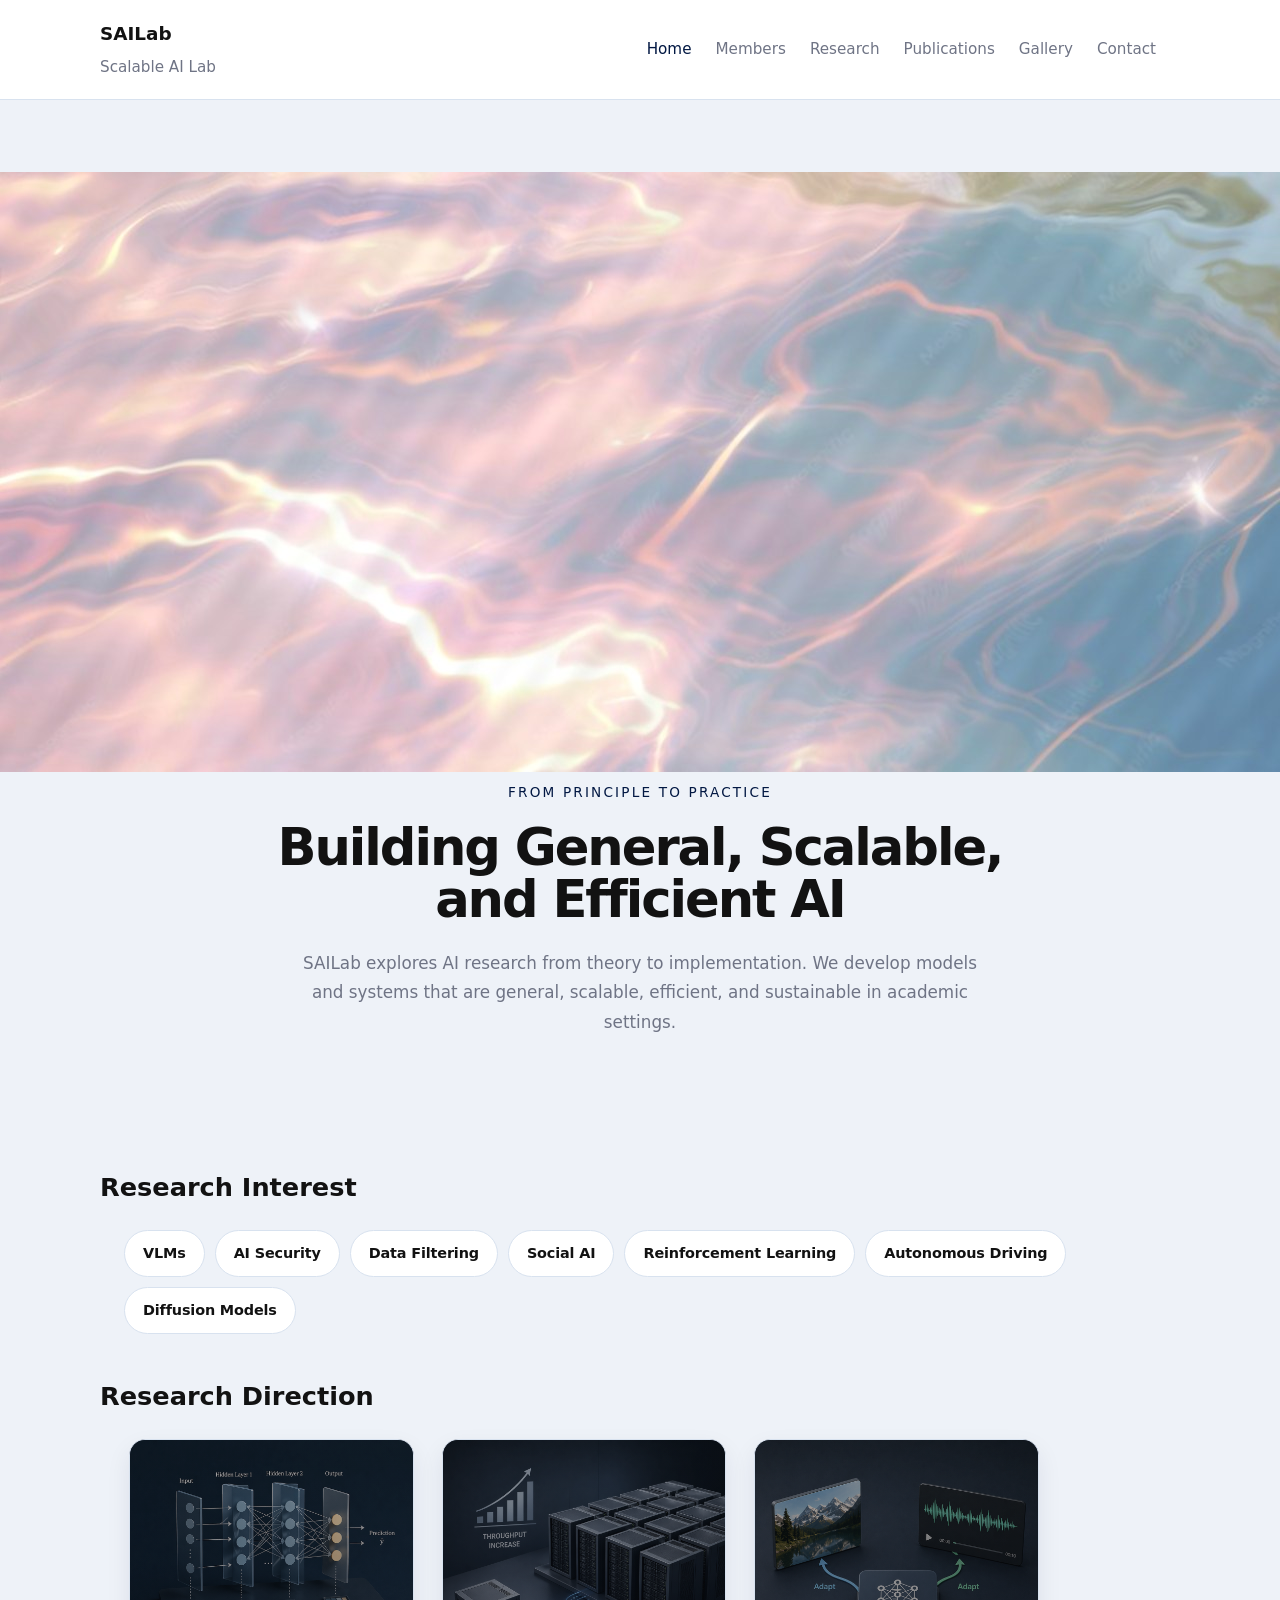
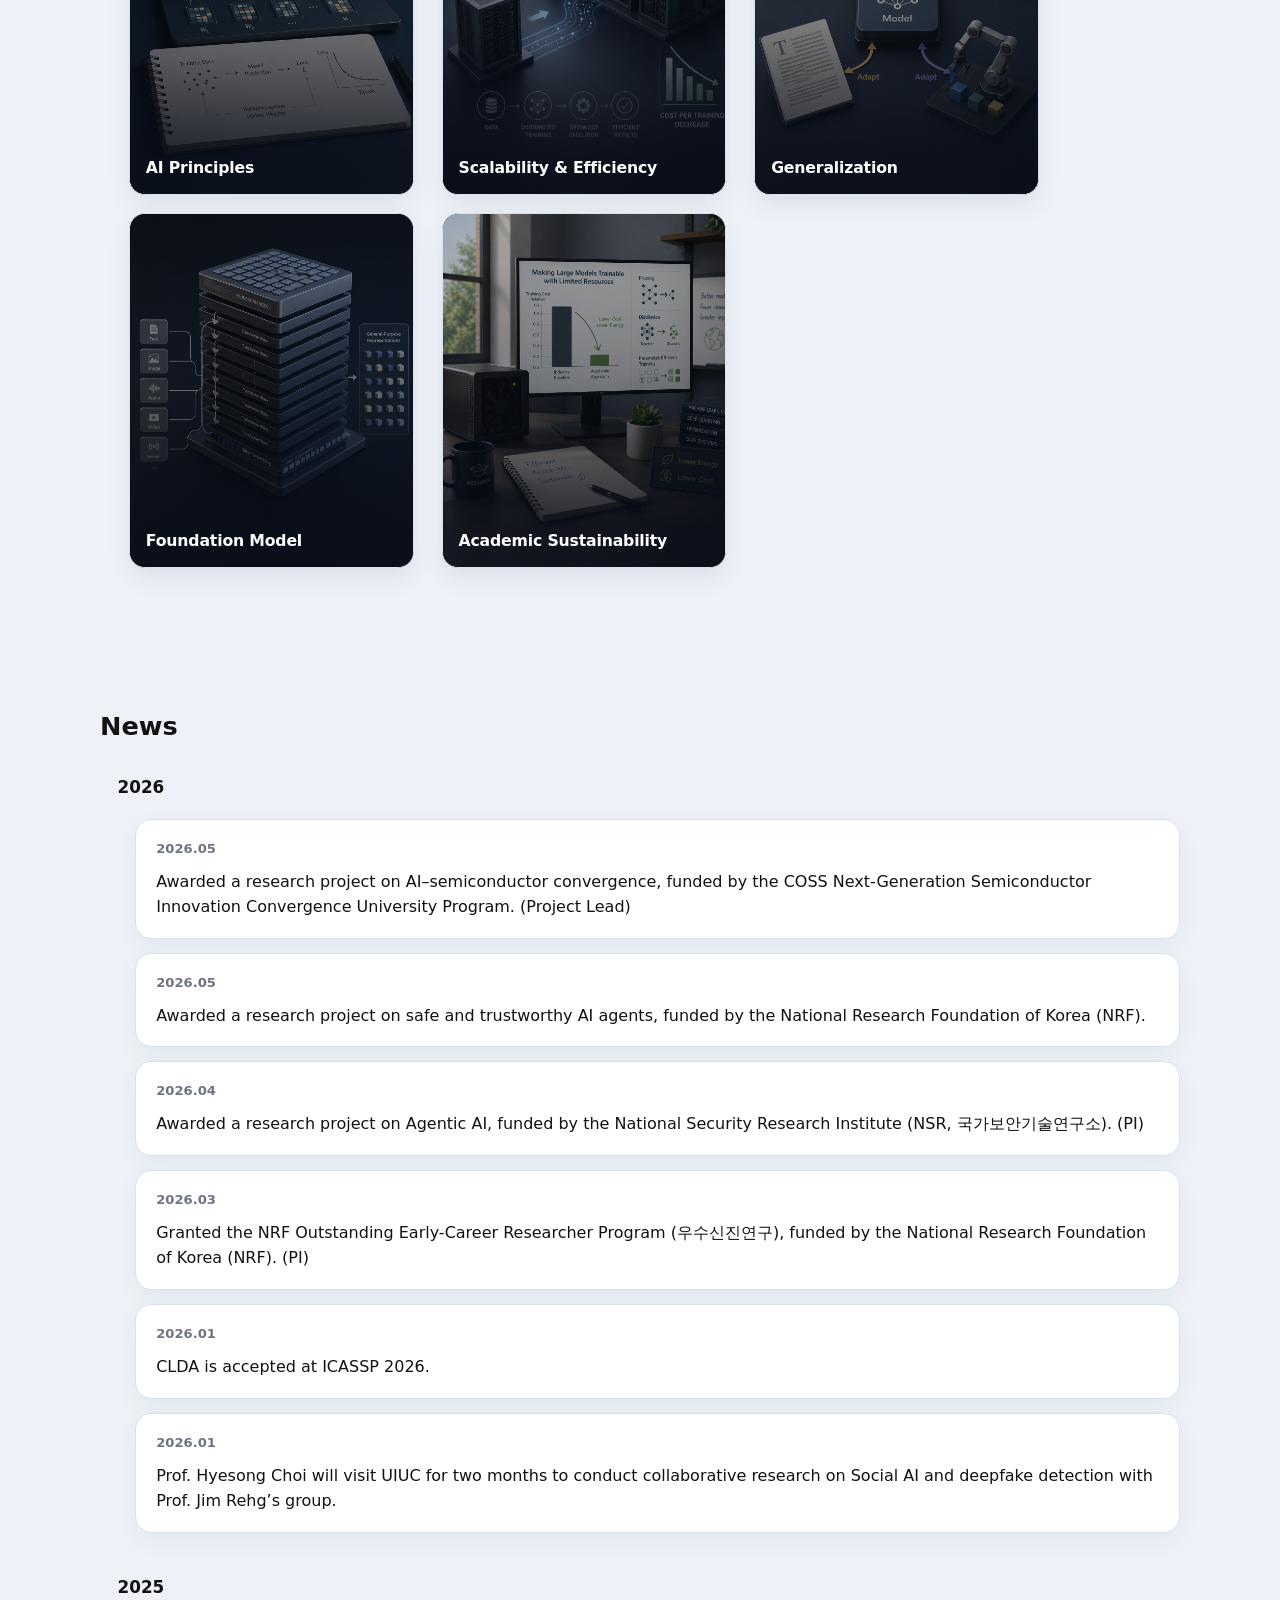
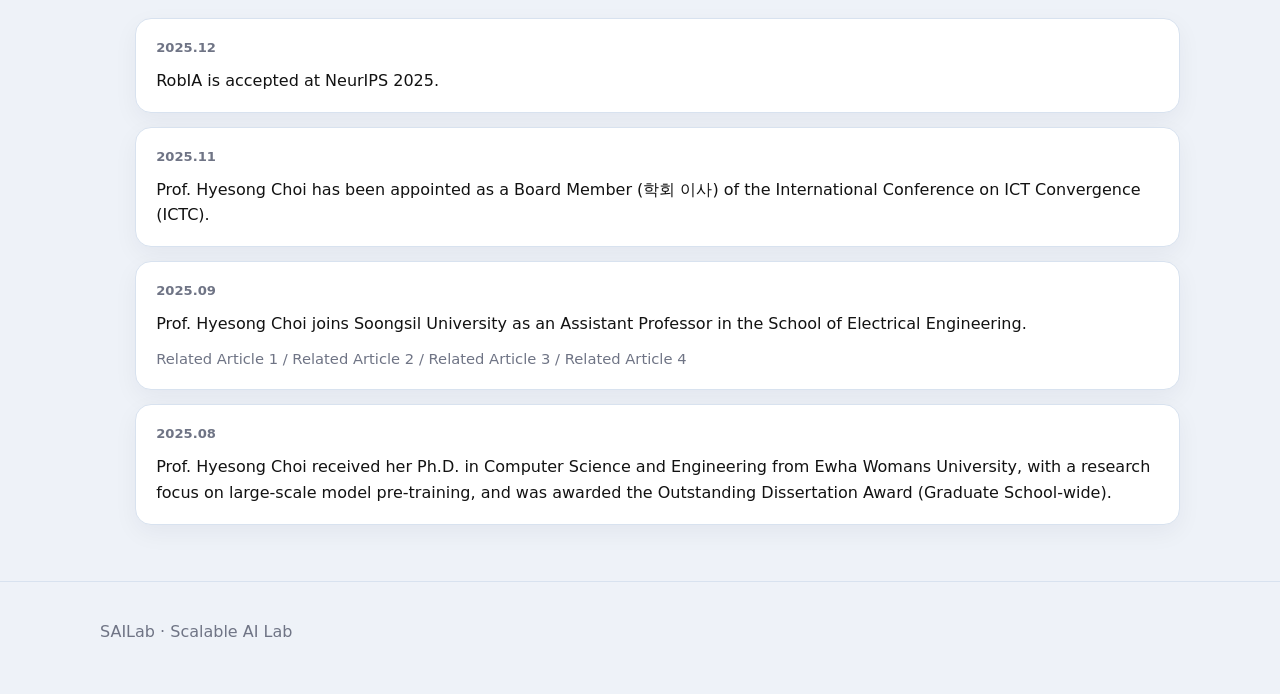
==== index.html @ 029ae1da "Update index.html" ====
<!DOCTYPE html>
<html lang="ko">
<head>
  <meta charset="UTF-8">
  <meta name="viewport" content="width=device-width, initial-scale=1.0">
  <title>SAILab | Home</title>
  <link rel="stylesheet" href="style.css">
  <script defer src="script.js"></script>
</head>
<body>
  <header class="site-header">
    <div class="container header-inner">
      <a href="index.html" class="brand">
        <span class="brand-name">SAILab</span>
        <span class="brand-tag">Scalable AI Lab</span>
      </a>
      <nav class="site-nav">
        <a href="index.html" class="nav-link active">Home</a>
        <a href="members.html" class="nav-link">Members</a>
        <a href="research.html" class="nav-link">Research</a>
        <a href="publications.html" class="nav-link">Publications</a>
        <a href="gallery.html" class="nav-link">Gallery</a>
        <a href="contact.html" class="nav-link">Contact</a>
      </nav>
      <button class="nav-toggle" aria-label="Toggle navigation"><span></span><span></span><span></span></button>
    </div>
  </header>


  
  <main>
    <section class="hero">
  <div class="hero-media" aria-hidden="true">
    <video class="hero-video" autoplay muted loop playsinline preload="auto" poster="images/hero-water-poster.jpg">
      <source src="images/hero-water.webm" type="video/webm">
      <source src="images/hero-water.mp4" type="video/mp4">
    </video>
    <div class="hero-scrim"></div>
  </div>
  <div class="container">   <!-- 원래 줄 그대로 -->
        <p class="eyebrow">From Principle to Practice</p>
        <h1>Building General, Scalable, and Efficient AI</h1>
        <p class="hero-text">SAILab explores AI research from theory to implementation. We develop models and systems that are general, scalable, efficient, and sustainable in academic settings.</p>
      </div>
    </section>


    
    <section class="section">
      <div class="container">
    
        <h2>Research Interest</h2>
        <div class="interest-grid">
          <a href="research.html?topic=vlms#research-interest" class="interest-card">VLMs</a>
          <a href="research.html?topic=ai-security#research-interest" class="interest-card">AI Security</a>
          <a href="research.html?topic=data-filtering#research-interest" class="interest-card">Data Filtering</a>
          <a href="research.html?topic=social-ai#research-interest" class="interest-card">Social AI</a>
          <a href="research.html?topic=reinforcement-learning#research-interest" class="interest-card">Reinforcement Learning</a>
          <a href="research.html?topic=autonomous-driving#research-interest" class="interest-card">Autonomous Driving</a>
          <a href="research.html?topic=diffusion-models#research-interest" class="interest-card">Diffusion Models</a>
        </div>


        
        <h2 class="direction-title">Research Direction</h2>
        <div class="direction-visual-grid">
          <div class="direction-visual-card">
            <img src="images/ai-principles.png" alt="AI Principles">
            <div class="direction-visual-overlay"></div>
            <div class="direction-visual-content">
              <h3>AI Principles</h3>
            </div>
          </div>

          <div class="direction-visual-card">
            <img src="images/scalability-efficiency.png" alt="Scalability &amp; Efficiency">
            <div class="direction-visual-overlay"></div>
            <div class="direction-visual-content">
              <h3>Scalability &amp; Efficiency</h3>
            </div>
          </div>

          <div class="direction-visual-card">
            <img src="images/generalization.png" alt="Generalization">
            <div class="direction-visual-overlay"></div>
            <div class="direction-visual-content">
              <h3>Generalization</h3>
            </div>
          </div>

          <div class="direction-visual-card">
            <img src="images/foundation-model.png" alt="Foundation Model">
            <div class="direction-visual-overlay"></div>
            <div class="direction-visual-content">
              <h3>Foundation Model</h3>
            </div>
          </div>

          <div class="direction-visual-card">
            <img src="images/academic-sustainability.png" alt="Academic Sustainability">
            <div class="direction-visual-overlay"></div>
            <div class="direction-visual-content">
              <h3>Academic Sustainability</h3>
            </div>
          </div>
      </div>
    </section>

    
    
    <section class="section">
      <div class="container">
        <h2>News</h2>
        <div class="news-list">
          <div class="news-year-group">
            <h3>2026</h3>

            <div class="news-item">
                <div class="news-date">2026.05</div>
                <div class="news-title">
                  Awarded a research project on AI–semiconductor convergence, funded by the COSS Next-Generation Semiconductor Innovation Convergence University Program. (Project Lead)
                </div>
            </div>

            <div class="news-item">
                <div class="news-date">2026.05</div>
                <div class="news-title">
                  Awarded a research project on safe and trustworthy AI agents, funded by the National Research Foundation of Korea (NRF).
                </div>
            </div>

            <div class="news-item">
                <div class="news-date">2026.04</div>
                <div class="news-title">
                  Awarded a research project on Agentic AI, funded by the National Security Research Institute (NSR, 국가보안기술연구소). (PI)
                </div>
            </div>

            <div class="news-item">
              <div class="news-date">2026.03</div>
              <div class="news-title">
                Granted the NRF Outstanding Early-Career Researcher Program (우수신진연구), funded by the National Research Foundation of Korea (NRF). (PI)
              </div>
            </div>

            <div class="news-item">
                <div class="news-date">2026.01</div>
                <div class="news-title">CLDA is accepted at ICASSP 2026.</div>
            </div>

            <div class="news-item">
              <div class="news-date">2026.01</div>
              <div class="news-title">
                Prof. Hyesong Choi will visit UIUC for two months to conduct collaborative research on Social AI and deepfake detection with Prof. Jim Rehg’s group.
              </div>
            </div>
          </div>

          <div class="news-year-group">
            <h3>2025</h3>

            <div class="news-item">
              <div class="news-date">2025.12</div>
              <div class="news-title">RobIA is accepted at NeurIPS 2025.</div>
            </div>

            <div class="news-item">
              <div class="news-date">2025.11</div>
              <div class="news-title">
                Prof. Hyesong Choi has been appointed as a Board Member (학회 이사) of the International Conference on ICT Convergence (ICTC).
              </div>
            </div>

            <div class="news-item">
              <div class="news-date">2025.09</div>
              <div class="news-title">
                Prof. Hyesong Choi joins Soongsil University as an Assistant Professor in the School of Electrical Engineering.
              </div>
              <div class="news-related">
                <a href="https://myr.ewha.ac.kr/cse/student/news.do?mode=view&articleNo=758552&title=%EC%B5%9C%ED%98%9C%EC%86%A1+%EC%84%9D%EB%B0%95%EC%82%AC%ED%86%B5%ED%95%A9%EA%B3%BC%EC%A0%95%EC%83%9D%2C+%EC%88%AD%EC%8B%A4%EB%8C%80%ED%95%99%EA%B5%90+%EC%A0%84%EC%9E%90%EC%A0%95%EB%B3%B4%EA%B3%B5%ED%95%99%EB%B6%80+%EC%A0%84%EC%9E%84%EA%B5%90%EC%9B%90+%EC%9E%84%EC%9A%A9" target="_blank" rel="noopener noreferrer">Related Article 1</a> /
                <a href="https://www.kyosu.net/news/articleView.html?idxno=142177" target="_blank" rel="noopener noreferrer">Related Article 2</a> /
                <a href="https://www.eduplusnews.com/news/articleView.html?idxno=15833" target="_blank" rel="noopener noreferrer">Related Article 3</a> /
                <a href="https://edu.donga.com/news/articleView.html?idxno=94114" target="_blank" rel="noopener noreferrer">Related Article 4</a>
              </div>
            </div>

            <div class="news-item">
              <div class="news-date">2025.08</div>
              <div class="news-title">
                Prof. Hyesong Choi received her Ph.D. in Computer Science and Engineering from Ewha Womans University, with a research focus on large-scale model pre-training, and was awarded the Outstanding Dissertation Award (Graduate School-wide).
              </div>
            </div>
          </div>
        </div>
      </div>
    </section>


    
  </main>

  <footer class="site-footer">
    <div class="container footer-inner">
      <p>SAILab · Scalable AI Lab</p>
    </div>
  </footer>
</body>
</html>
---- style.css ----
:root {
  color-scheme: light;
  --bg: #eef2f8;
  --surface: #ffffff;
  --text: #121212;
  --muted: #6f7485;
  --accent: #021843;
  --border: #d8e2ef;
}

* {
  box-sizing: border-box;
}

html {
  scroll-behavior: smooth;
}

body {
  margin: 0;
  min-height: 100vh;
  font-family: Inter, system-ui, -apple-system, BlinkMacSystemFont, "Segoe UI", sans-serif;
  background: var(--bg);
  color: var(--text);
  line-height: 1.75;
}

a {
  color: inherit;
  text-decoration: none;
}

button {
  font: inherit;
}

.container {
  width: min(1080px, calc(100% - 32px));
  margin: 0 auto;
}

/* Header */
.site-header {
  position: sticky;
  top: 0;
  z-index: 20;
  background: var(--surface);
  border-bottom: 1px solid var(--border);
}

.header-inner {
  display: grid;
  grid-template-columns: auto 1fr auto;
  align-items: center;
  gap: 24px;
  padding: 18px 0;
}

.brand {
  display: inline-grid;
  gap: 4px;
}

.brand-name {
  font-size: 1.15rem;
  font-weight: 700;
  color: var(--text);
}

.brand-tag {
  font-size: 0.95rem;
  color: var(--muted);
}

.site-nav {
  display: flex;
  gap: 24px;
  justify-content: flex-end;
  align-items: center;
}

.nav-link {
  font-size: 0.95rem;
  color: var(--muted);
  padding: 6px 0;
  transition: color 0.2s ease, transform 0.2s ease;
}

.nav-link.active,
.nav-link:hover {
  color: var(--accent);
}

.nav-toggle {
  display: none;
  border: none;
  background: transparent;
  cursor: pointer;
  padding: 8px;
}

.nav-toggle span {
  display: block;
  width: 22px;
  height: 2px;
  margin-bottom: 5px;
  background: var(--text);
  border-radius: 999px;
}

.nav-toggle span:last-child {
  margin-bottom: 0;
}

/* Hero */
.hero {
  padding: 72px 0 48px;
  text-align: center;
}

.eyebrow {
  margin: 0 auto 16px;
  color: var(--accent);
  letter-spacing: 0.16em;
  text-transform: uppercase;
  font-size: 0.85rem;
}

.hero h1 {
  margin: 0 auto;
  font-size: clamp(2.8rem, 4vw, 4rem);
  line-height: 1.02;
  letter-spacing: -0.04em;
  max-width: 760px;
}

.hero-text {
  margin: 24px auto 0;
  max-width: 680px;
  color: var(--muted);
  font-size: 1.05rem;
}

/* Common */
.section {
  padding: 80px 0 56px;
}

h1,
h2,
h3 {
  margin: 0 0 18px;
  color: var(--text);
}

h1 + p,
h2 + p,
h3 + p,
h1 + ul,
h2 + ul,
h3 + ul {
  margin-left: 1.1rem;
}

h1 {
  font-size: clamp(2rem, 3vw, 2.8rem);
}

h2 {
  font-size: clamp(1.4rem, 2vw, 1.8rem);
}

.section h2:not(:first-of-type) {
  margin-top: 40px;
}

.plain-list {
  margin: 20px 0 0;
  padding-left: 1.2rem;
  color: var(--text);
}

.plain-list li {
  margin-bottom: 10px;
}

/* Home / Research common tags */
.interest-grid {
  display: flex;
  flex-wrap: wrap;
  gap: 10px;
  margin-top: 20px;
  margin-left: 1.5rem;
}

.interest-card {
  display: inline-flex;
  align-items: center;
  padding: 10px 18px;
  border: 1px solid var(--border);
  background: var(--surface);
  color: var(--text);
  font-size: 0.9rem;
  font-weight: 600;
  letter-spacing: -0.01em;
  border-radius: 999px;
  transition: border-color 0.15s ease, color 0.15s ease, background 0.15s ease, transform 0.15s ease;
}

.interest-card:hover {
  border-color: var(--accent);
  color: var(--accent);
  transform: translateY(-1px);
}

/* Home - Research Direction image cards */
.direction-title {
  margin-top: 56px;
}

.direction-visual-grid {
  display: grid;
  grid-template-columns: repeat(3, minmax(0, 1fr));
  gap: 18px;
  margin-top: 20px;
  margin-left: 1.5rem;
  max-width: 920px;
}

.direction-visual-card {
  position: relative;
  overflow: hidden;
  border-radius: 16px;
  border: 1px solid var(--border);
  background: #0f172a;
  min-height: 180px;
  max-width: 285px;
  margin: 0 auto;
  box-shadow: 0 10px 24px rgba(2, 24, 67, 0.08);
  transition: transform 0.18s ease, box-shadow 0.18s ease, border-color 0.18s ease;
}

.direction-visual-card img {
  width: 100%;
  height: 100%;
  min-height: 180px;
  display: block;
  object-fit: cover;
  filter: saturate(0.92) contrast(0.95) brightness(0.82);
  transform: scale(1.01);
  transition: transform 0.18s ease;
}

.direction-visual-overlay {
  position: absolute;
  inset: 0;
  background: linear-gradient(
    to top,
    rgba(7, 12, 24, 0.82) 10%,
    rgba(7, 12, 24, 0.30) 50%,
    rgba(7, 12, 24, 0.08) 100%
  );
}

.direction-visual-content {
  position: absolute;
  left: 16px;
  right: 16px;
  bottom: 16px;
  z-index: 2;
}

.direction-visual-num {
  display: inline-block;
  margin-bottom: 8px;
  font-size: 0.72rem;
  font-weight: 700;
  letter-spacing: 0.08em;
  color: rgba(255, 255, 255, 0.72);
}

.direction-visual-content h3 {
  margin: 0;
  color: #ffffff;
  font-size: 0.98rem;
  font-weight: 700;
  line-height: 1.35;
  letter-spacing: -0.01em;
}

.direction-visual-card:hover {
  transform: translateY(-2px);
  border-color: rgba(2, 24, 67, 0.18);
  box-shadow: 0 14px 28px rgba(2, 24, 67, 0.12);
}

.direction-visual-card:hover img {
  transform: scale(1.03);
}

/* Research page */
.research-items {
  margin-left: 1.5rem;
}

.research-items p {
  margin: 0 0 12px;
}

.research-interest-block {
  margin-top: 20px;
  margin-left: 1.5rem;
  max-width: 980px;
}

.research-line {
  margin: 0 0 16px;
  line-height: 1.9;
  color: var(--text);
  font-weight: 400;
}

.research-line strong {
  font-weight: 400;
  color: inherit;
}

.research-accent {
  color: var(--text);
  font-weight: 700;
}

.research-detail-card,
.research-direction-card {
  margin-top: 24px;
  margin-left: 1.1rem;
  max-width: 980px;
  padding: 20px 22px;
  border: 1px solid var(--border);
  border-radius: 16px;
  background: var(--surface);
  box-shadow: 0 8px 24px rgba(2, 24, 67, 0.05);
}

.research-detail-card .research-interest-block,
.research-direction-card .research-direction-block {
  margin-top: 0;
  margin-left: 0;
  max-width: none;
}

.research-detail-card .research-line:last-child,
.research-direction-line:last-child {
  margin-bottom: 0;
}

.research-direction-title {
  margin-top: 56px;
}

.research-direction-block {
  display: grid;
  gap: 16px;
}

.research-direction-line {
  margin: 0;
  line-height: 1.9;
  color: var(--text);
}

.research-direction-line strong {
  font-weight: 700;
  color: var(--text);
}

/* Research tabs */
.topic-tab {
  appearance: none;
  -webkit-appearance: none;
  cursor: pointer;
  font: inherit;
  font-weight: 700;
}

.topic-tab.active {
  border-color: var(--accent);
  color: var(--accent);
  background: rgba(2, 24, 67, 0.06);
}

.topic-tab:focus-visible {
  outline: none;
  border-color: var(--accent);
  color: var(--accent);
  background: rgba(2, 24, 67, 0.06);
}

.interest-card:active {
  border-color: var(--accent);
  color: var(--accent);
  background: rgba(2, 24, 67, 0.06);
}

.topic-panels {
  margin-top: 24px;
}

.topic-default-panel {
  margin-top: 24px;
}

.topic-default-panel.hidden {
  display: none;
}

.topic-panel {
  display: none;
}

.topic-panel.active {
  display: block;
}

.topic-intro {
  margin: 0 0 18px;
  color: var(--text);
  line-height: 1.8;
  font-weight: 600;
}

.plain-title {
  color: var(--accent);
  font-weight: 700;
}

.topic-empty {
  margin: 0;
  color: var(--muted);
  line-height: 1.8;
}

.publication-description {
  margin: 8px 0 0;
  color: var(--text);
  font-size: 0.95rem;
  line-height: 1.7;
}

.publication-title.no-link {
  color: var(--text);
  cursor: default;
  text-decoration: none;
}

/* Members - Professor/Students group cards */
.member-section-stack {
  display: grid;
  gap: 22px;
  margin-top: 24px;
  margin-left: 1.1rem;
  max-width: 980px;
}

.member-section-card {
  padding: 20px 22px;
  border: 1px solid var(--border);
  border-radius: 16px;
  background: var(--surface);
  box-shadow: 0 8px 24px rgba(2, 24, 67, 0.05);
}

.member-section-card h2 {
  margin-bottom: 18px;
}

.member-list {
  display: flex;
  flex-direction: column;
  gap: 28px;
  margin-top: 0;
}

.member-item {
  display: flex;
  align-items: flex-start;
  gap: 24px;
  padding: 0;
  border: none;
  border-radius: 0;
  background: transparent;
  box-shadow: none;
}

.profile-photo {
  width: 120px;
  flex-shrink: 0;
  overflow: hidden;
  border-radius: 12px;
  background: #f3f6fb;
}

.profile-photo img {
  width: 120px;
  height: 156px;
  object-fit: cover;
  display: block;
}

.member-info {
  display: flex;
  flex-direction: column;
  gap: 8px;
  min-width: 0;
  padding-top: 2px;
}

.member-name {
  margin: 0;
  font-size: 1.12rem;
  font-weight: 700;
  line-height: 1.4;
  color: var(--text);
}

.member-role {
  margin: 0;
  font-size: 0.96rem;
  line-height: 1.5;
  color: var(--muted);
}

.member-contact {
  margin: 0;
  font-size: 0.95rem;
  line-height: 1.6;
  color: var(--muted);
}

.member-contact a {
  color: inherit;
  text-decoration: none;
}

.member-contact a:hover {
  text-decoration: underline;
}

/* Upload / preview */
.upload-panel {
  display: grid;
  gap: 18px;
  padding: 18px 0;
  border: none;
  border-radius: 0;
  background: transparent;
}

.upload-panel:hover,
.upload-panel.drag-over {
  border-color: transparent;
  background: transparent;
}

.upload-label {
  display: block;
  padding: 24px;
  border: none;
  border-radius: 0;
  text-align: center;
  color: var(--accent);
  font-weight: 600;
  cursor: pointer;
  transition: background-color 0.2s ease, border-color 0.2s ease;
}

.upload-label:hover {
  background: rgba(15, 33, 82, 0.04);
}

.upload-panel input {
  display: block;
  width: 100%;
  padding: 12px 14px;
  border: 1px solid var(--border);
  border-radius: 10px;
}

.upload-note {
  color: var(--muted);
  font-size: 0.95rem;
}

.image-preview-grid {
  display: grid;
  grid-template-columns: repeat(3, minmax(0, 1fr));
  gap: 14px;
}

.preview-item {
  padding: 0;
  border: none;
  border-radius: 0;
  background: transparent;
  display: grid;
  place-items: center;
  text-align: center;
  color: var(--muted);
}

.preview-item img {
  width: 100%;
  height: auto;
  display: block;
  border-radius: 10px;
}

/* News */
.news-list {
  display: grid;
  gap: 0;
  margin-top: 24px;
  margin-left: 1.1rem;
}

.news-year-group {
  margin-top: 40px;
}

.news-year-group:first-child {
  margin-top: 0;
}

.news-year-group h3 {
  margin: 0 0 16px;
  font-size: 1.05rem;
  font-weight: 700;
  color: var(--text);
}

.news-year-group .news-item {
  margin-left: 1.1rem;
}

.news-item {
  padding: 18px 20px;
  border: 1px solid var(--border);
  border-radius: 16px;
  background: var(--surface);
  color: var(--text);
  line-height: 1.75;
  box-shadow: 0 8px 24px rgba(2, 24, 67, 0.05);
  transition: transform 0.18s ease, box-shadow 0.18s ease, border-color 0.18s ease;
}

.news-item + .news-item {
  margin-top: 14px;
}

.news-item:hover {
  transform: translateY(-2px);
  border-color: rgba(2, 24, 67, 0.14);
  box-shadow: 0 12px 28px rgba(2, 24, 67, 0.08);
}

.news-item span,
.news-date {
  display: block;
  color: var(--muted);
  font-size: 0.82rem;
  font-weight: 700;
  margin-bottom: 8px;
}

.news-title {
  font-weight: 500;
  line-height: 1.6;
}

.news-related {
  margin-top: 10px;
  font-size: 0.92rem;
  color: var(--muted);
  line-height: 1.7;
}

/* Contact */
.address-label {
  margin-left: 1.2rem;
  color: var(--text);
  font-weight: 700;
}

.indent-text {
  margin-left: 2.4rem;
}

.contact-detail {
  color: var(--muted);
}

.map-grid {
  display: grid;
  grid-template-columns: repeat(2, minmax(0, 1fr));
  gap: 24px;
  margin-top: 24px;
}

.map-frame {
  width: 100%;
  min-height: 260px;
  border: 1px solid var(--border);
  border-radius: 10px;
  overflow: hidden;
  background: #ffffff;
}

.map-frame iframe {
  width: 100%;
  height: 100%;
  border: 0;
}

.contact-card-stack {
  display: grid;
  gap: 18px;
  margin-top: 24px;
  margin-left: 1.1rem;
  max-width: 980px;
}

.contact-card {
  padding: 18px 20px;
  border: 1px solid var(--border);
  border-radius: 16px;
  background: var(--surface);
  box-shadow: 0 8px 24px rgba(2, 24, 67, 0.05);
}

.contact-card h2 {
  margin-bottom: 14px;
}

.contact-card h3 {
  margin: 0 0 8px;
  font-size: 1rem;
}

.contact-card p {
  margin: 0 0 10px;
  line-height: 1.8;
}

.contact-card .map-grid {
  margin-top: 18px;
}

.contact-card .map-frame {
  border-radius: 14px;
}

/* Publications */
.publication-list {
  list-style: none;
  margin: 24px 0 0;
  padding: 0;
  display: grid;
  gap: 14px;
}

.publication-item {
  padding: 18px 20px;
  border: 1px solid var(--border);
  border-radius: 16px;
  background: var(--surface);
  box-shadow: 0 8px 24px rgba(2, 24, 67, 0.05);
  transition: transform 0.18s ease, box-shadow 0.18s ease, border-color 0.18s ease;
}

.publication-item:hover {
  transform: translateY(-2px);
  border-color: rgba(2, 24, 67, 0.14);
  box-shadow: 0 12px 28px rgba(2, 24, 67, 0.08);
}

.publication-title {
  display: inline-block;
  font-size: 1.02rem;
  font-weight: 700;
  color: var(--accent);
  text-decoration: none;
  line-height: 1.5;
}

.publication-title:hover {
  text-decoration: underline;
}

.publication-meta {
  margin: 8px 0 0;
  color: var(--muted);
  font-size: 0.94rem;
  line-height: 1.7;
}

/* Optional utility grids */
.profile-grid {
  grid-template-columns: repeat(3, minmax(0, 1fr));
}

.student-grid {
  display: grid;
  grid-template-columns: repeat(8, minmax(0, 1fr));
  gap: 10px;
  margin-top: 16px;
}

.student-grid span {
  display: block;
  padding: 14px 0;
  text-align: center;
  border: 1px solid var(--border);
  color: var(--text);
  background: #ffffff;
}

/* Footer */
.site-footer {
  border-top: 1px solid var(--border);
}

.footer-inner {
  padding: 20px 0 32px;
  color: var(--muted);
}

/* Tablet */
@media (max-width: 980px) {
  .direction-visual-grid {
    grid-template-columns: repeat(2, minmax(0, 1fr));
    max-width: 620px;
  }
}

/* Small tablet */
@media (max-width: 840px) {
  .header-inner {
    grid-template-columns: 1fr auto;
    position: relative;
  }

  .site-nav {
    position: absolute;
    top: calc(100% + 1px);
    left: 0;
    right: 0;
    z-index: 30;
    display: none;
    flex-direction: column;
    gap: 16px;
    padding: 20px 24px;
    background: var(--surface);
    border-bottom: 1px solid var(--border);
  }

  .site-nav.open {
    display: flex;
  }

  .nav-toggle {
    display: inline-flex;
    justify-self: end;
    align-self: center;
    flex-direction: column;
  }

  .map-grid,
  .student-grid,
  .profile-grid {
    grid-template-columns: repeat(2, minmax(0, 1fr));
  }
}

/* Mobile */
@media (max-width: 560px) {
  .header-inner {
    grid-template-columns: 1fr auto;
    row-gap: 0;
  }

  .hero {
    padding-top: 40px;
  }

  .interest-grid,
  .direction-visual-grid,
  .research-interest-block,
  .research-detail-card,
  .research-direction-card,
  .news-list,
  .contact-card-stack,
  .member-section-stack {
    margin-left: 0.5rem;
    margin-right: 0.5rem;
  }

  .direction-visual-grid {
    grid-template-columns: 1fr;
    max-width: 320px;
  }

  .direction-visual-card,
  .direction-visual-card img {
    min-height: 170px;
  }

  .student-grid,
  .map-grid,
  .profile-grid {
    grid-template-columns: 1fr;
  }

  .member-section-card,
  .research-detail-card,
  .research-direction-card {
    padding: 18px 16px;
  }

  .member-item {
    flex-direction: column;
    align-items: center;
    gap: 18px;
    text-align: center;
  }

  .profile-photo {
    width: 132px;
    margin: 0 auto;
  }

  .profile-photo img {
    width: 132px;
    height: 170px;
  }

  .member-info {
    width: 100%;
    padding-top: 0;
    align-items: center;
    gap: 6px;
  }

  .research-line,
  .research-direction-line {
    line-height: 1.7;
  }

  .interest-card {
    font-size: 0.88rem;
    padding: 9px 14px;
  }

  .news-year-group .news-item {
    margin-left: 0;
  }

  .news-item,
  .publication-item {
    padding: 16px 16px;
    border-radius: 14px;
  }

  .contact-card {
    padding: 16px 16px;
    border-radius: 14px;
  }
}

@media (max-width: 560px) {
  .research-detail-card,
  .research-direction-card {
    margin-left: 0.5rem;
    margin-right: 0.5rem;
    padding: 18px 16px;
  }
}

/* ===== Gallery ===== */
.gallery-page-head {
  margin-bottom: 32px;
}

.gallery-intro {
  margin: 12px 0 0;
  max-width: 720px;
  color: var(--muted);
  font-size: 1rem;
  line-height: 1.8;
}

.gallery-year-section {
  margin-top: 48px;
  max-width: 760px;
}

.gallery-year-title {
  margin: 0 0 20px;
  padding-bottom: 12px;
  font-size: 1.35rem;
  font-weight: 700;
  letter-spacing: -0.02em;
  border-bottom: 2px solid var(--border);
}

/* Album card */
.gallery-album {
  margin-bottom: 20px;
  border: 1px solid var(--border);
  border-radius: 16px;
  background: var(--surface);
  box-shadow: 0 8px 24px rgba(2, 24, 67, 0.05);
  overflow: hidden;
  transition: transform 0.18s ease, box-shadow 0.18s ease, border-color 0.18s ease;
}

.gallery-album:hover {
  transform: translateY(-2px);
  border-color: rgba(2, 24, 67, 0.14);
  box-shadow: 0 12px 28px rgba(2, 24, 67, 0.08);
}

.gallery-album summary {
  list-style: none;
  cursor: pointer;
  padding: 24px 24px 20px;
  outline: none;
  -webkit-tap-highlight-color: transparent;
}

.gallery-album summary::-webkit-details-marker {
  display: none;
}

.gallery-album-summary {
  display: flex;
  flex-direction: column;
  gap: 18px;
}

/* Header row: title block + toggle arrow */
.gallery-album-header {
  display: flex;
  justify-content: space-between;
  align-items: flex-start;
  gap: 16px;
}

.gallery-album-date {
  margin: 0;
  color: var(--accent);
  font-size: 0.78rem;
  font-weight: 700;
  letter-spacing: 0.1em;
  text-transform: uppercase;
}

.gallery-album-info h3 {
  margin: 6px 0 8px;
  font-size: 1.2rem;
  font-weight: 700;
  letter-spacing: -0.02em;
  color: var(--text);
  line-height: 1.4;
}

.gallery-album-desc {
  margin: 0;
  color: var(--muted);
  font-size: 0.95rem;
  line-height: 1.7;
}

/* Toggle arrow */
.gallery-album-toggle {
  flex-shrink: 0;
  width: 32px;
  height: 32px;
  border: 1px solid var(--border);
  border-radius: 50%;
  display: inline-flex;
  align-items: center;
  justify-content: center;
  color: var(--accent);
  background: #ffffff;
  transition: transform 0.25s ease, background 0.2s ease;
}

.gallery-album-toggle::before {
  content: "";
  width: 7px;
  height: 7px;
  border-right: 2px solid currentColor;
  border-bottom: 2px solid currentColor;
  transform: translateY(-2px) rotate(45deg);
  transition: transform 0.25s ease;
}

.gallery-album[open] .gallery-album-toggle {
  background: var(--accent);
  color: #ffffff;
  border-color: var(--accent);
}

.gallery-album[open] .gallery-album-toggle::before {
  transform: translateY(2px) rotate(-135deg);
}

/* Cover photo - preserves aspect ratio, no cropping */
.gallery-album-cover {
  overflow: hidden;
  border-radius: 12px;
  background: #f3f6fb;
}

.gallery-album-cover img {
  display: block;
  width: 100%;
  height: auto;
  max-height: 520px;
  object-fit: contain;
  background: #ffffff;
}

/* Hide cover completely when expanded */
.gallery-album[open] .gallery-album-cover {
  display: none;
}

/* Photo list when expanded */
.gallery-album-body {
  padding: 4px 24px 24px;
  border-top: 1px solid var(--border);
}

.gallery-album-grid {
  display: flex;
  flex-direction: column;
  gap: 16px;
  padding-top: 20px;
}

.gallery-photo-card {
  display: block;
  overflow: hidden;
  border: 1px solid var(--border);
  border-radius: 12px;
  background: #ffffff;
  box-shadow: 0 4px 14px rgba(2, 24, 67, 0.04);
  transition: transform 0.18s ease, box-shadow 0.18s ease, border-color 0.18s ease;
}

.gallery-photo-card:hover {
  transform: translateY(-2px);
  border-color: rgba(2, 24, 67, 0.14);
  box-shadow: 0 10px 22px rgba(2, 24, 67, 0.08);
}

.gallery-photo-card img {
  display: block;
  width: 100%;
  height: auto;
  object-fit: contain;
  background: #ffffff;
}

/* Responsive */
@media (max-width: 560px) {
  .gallery-intro,
  .gallery-year-section {
    margin-left: 0.25rem;
    margin-right: 0.25rem;
  }

  .gallery-album summary {
    padding: 20px 18px 18px;
  }

  .gallery-album-body {
    padding: 4px 18px 20px;
  }

  .gallery-album-info h3 {
    font-size: 1.08rem;
  }

  .gallery-album-cover img {
    max-height: 360px;
  }
}
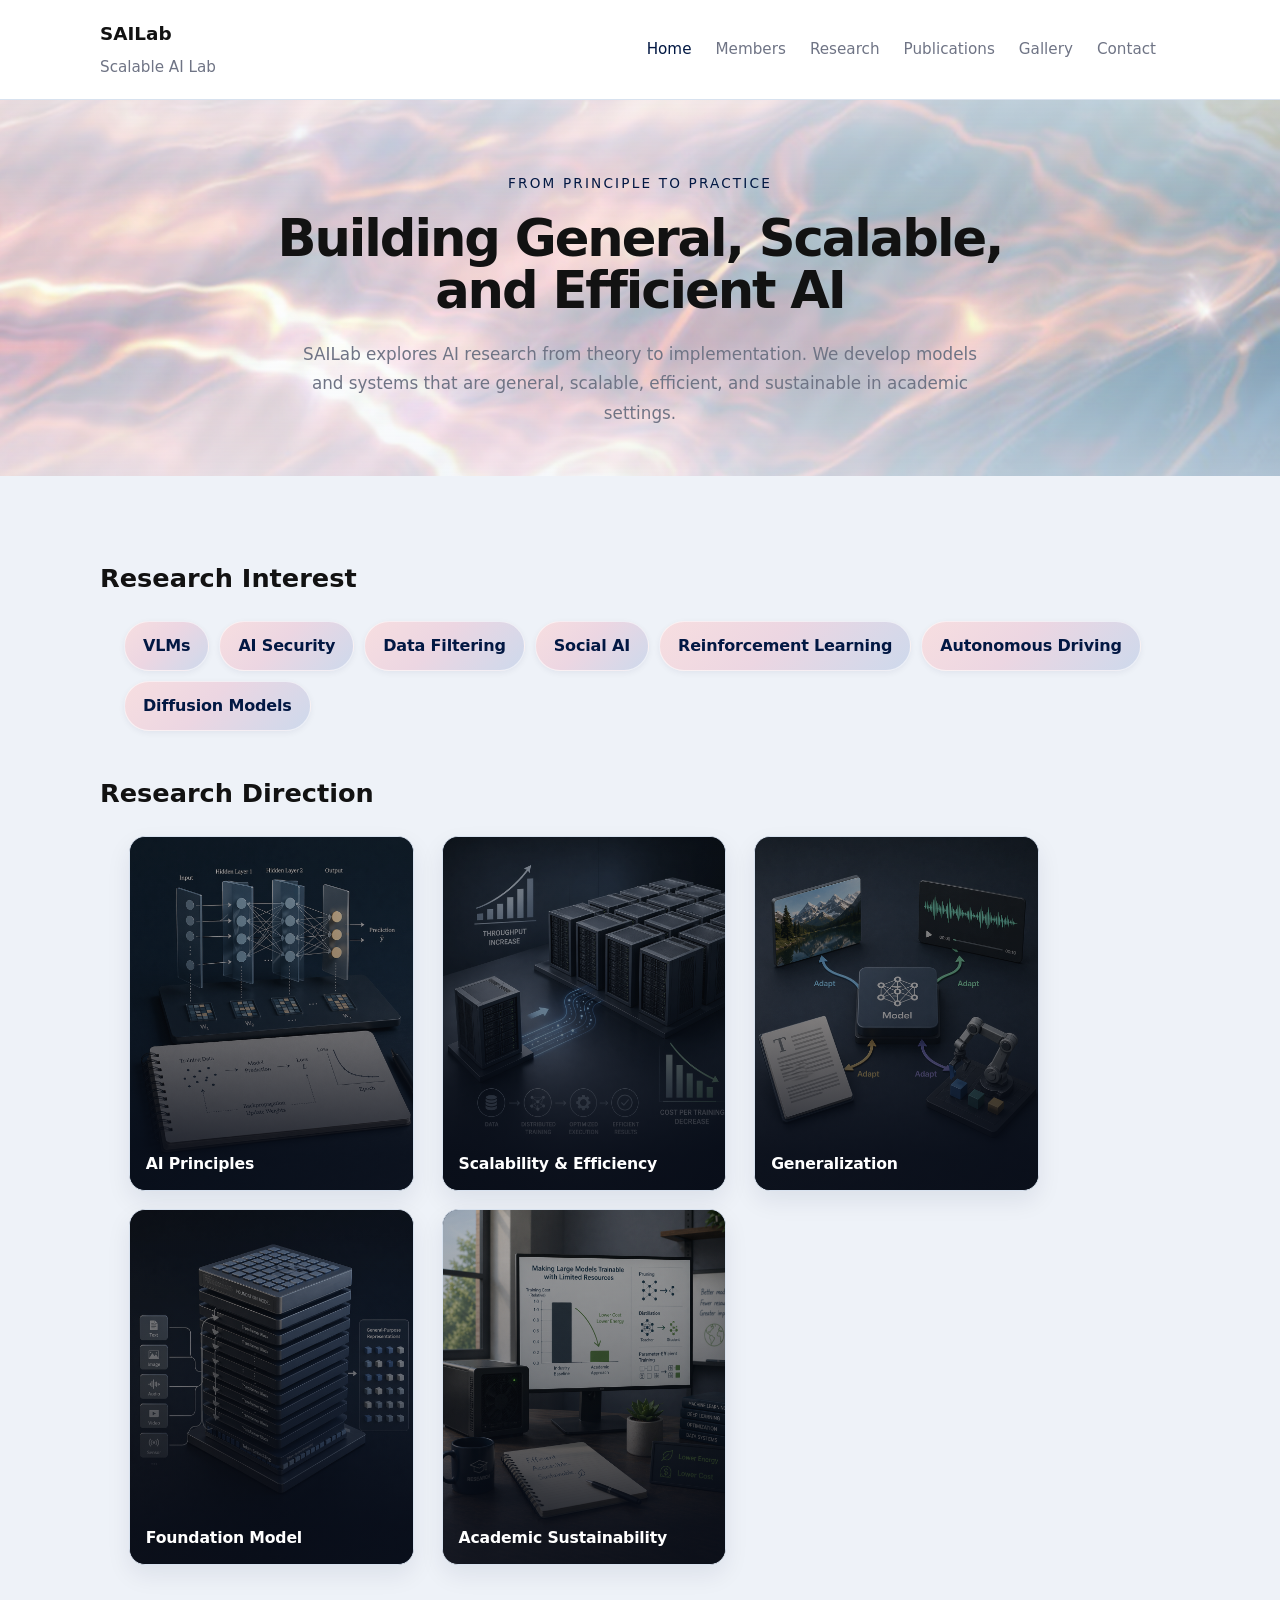
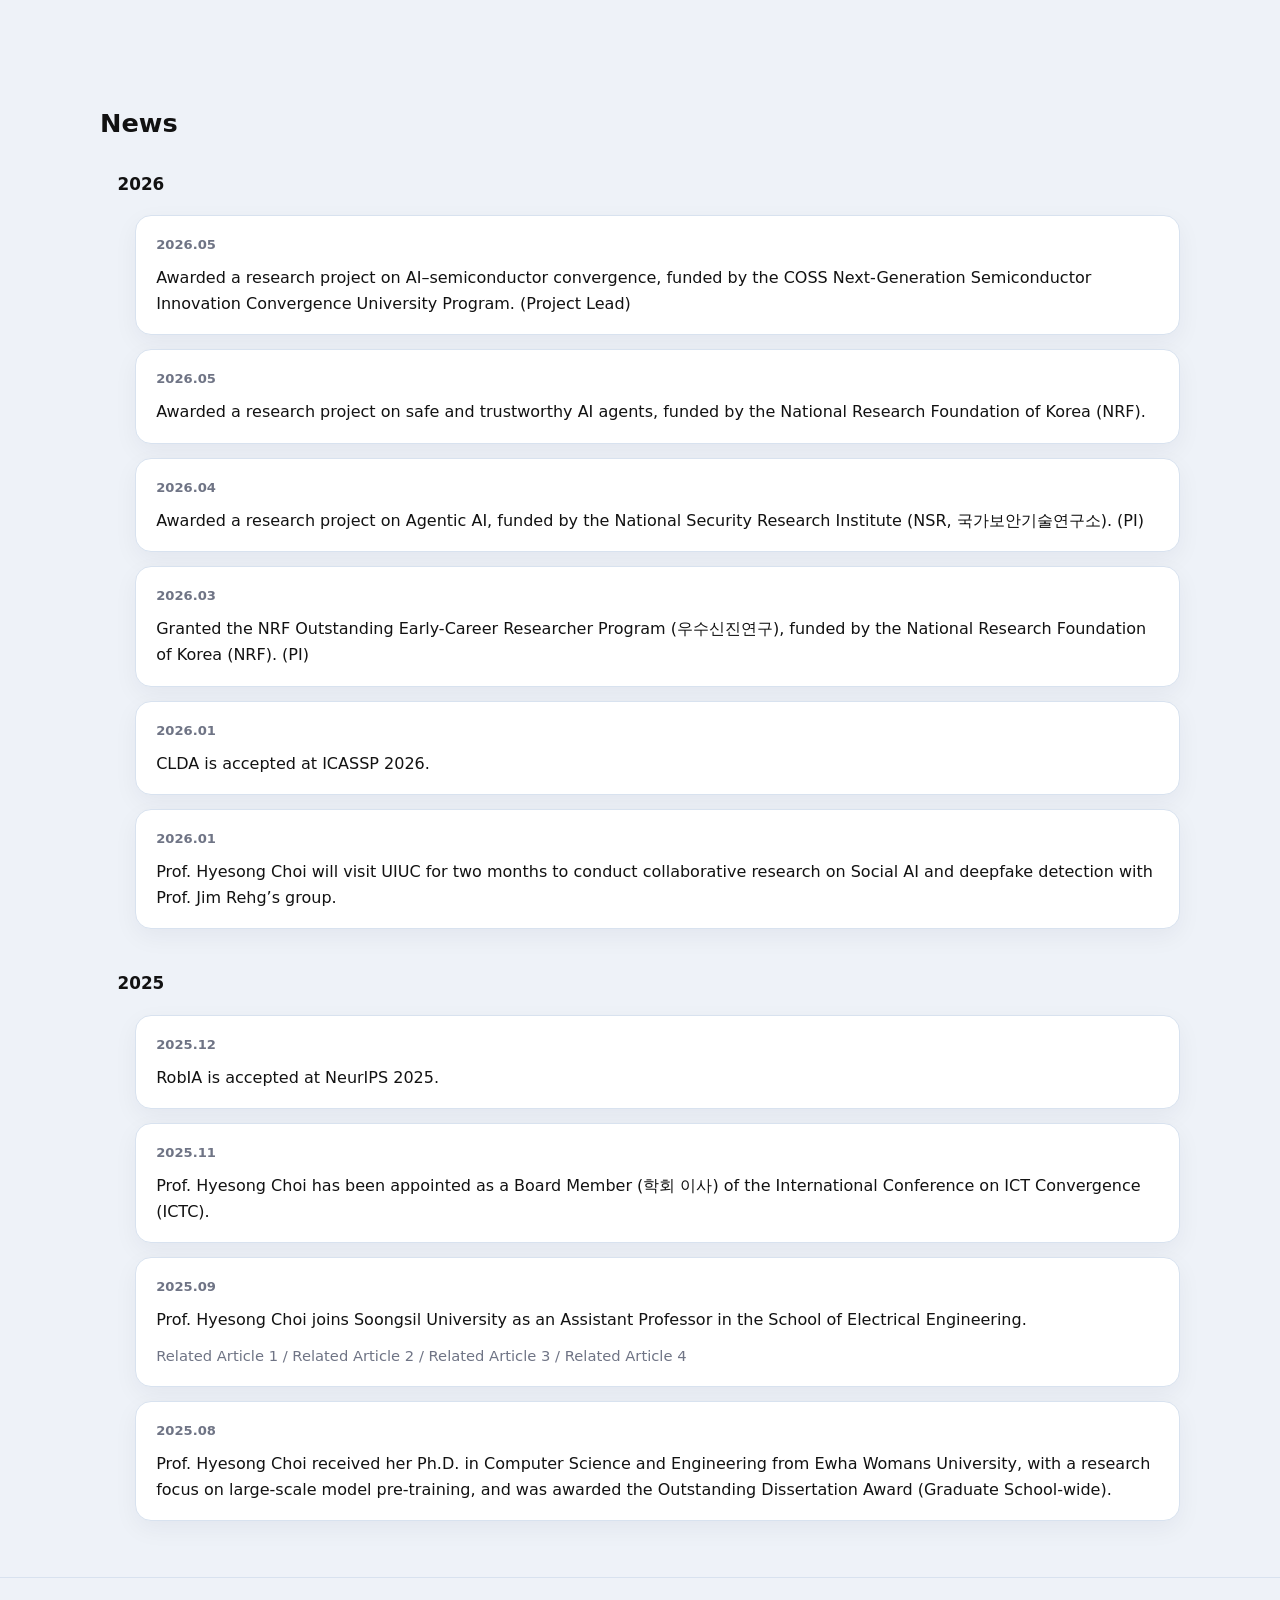
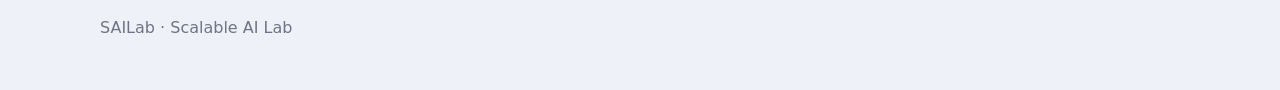
==== commit 4992ccb6: "Update index.html" ====
--- a/index.html
+++ b/index.html
@@ -65,7 +65,7 @@
         <h2 class="direction-title">Research Direction</h2>
         <div class="direction-visual-grid">
           <div class="direction-visual-card">
-            <img src="images/ai-principles.png" alt="AI Principles">
+            <img src="images/RD/ai-principles.png" alt="AI Principles">
             <div class="direction-visual-overlay"></div>
             <div class="direction-visual-content">
               <h3>AI Principles</h3>
@@ -73,7 +73,7 @@
           </div>
 
           <div class="direction-visual-card">
-            <img src="images/scalability-efficiency.png" alt="Scalability &amp; Efficiency">
+            <img src="images/RD/scalability-efficiency.png" alt="Scalability &amp; Efficiency">
             <div class="direction-visual-overlay"></div>
             <div class="direction-visual-content">
               <h3>Scalability &amp; Efficiency</h3>
@@ -81,7 +81,7 @@
           </div>
 
           <div class="direction-visual-card">
-            <img src="images/generalization.png" alt="Generalization">
+            <img src="images/RD/generalization.png" alt="Generalization">
             <div class="direction-visual-overlay"></div>
             <div class="direction-visual-content">
               <h3>Generalization</h3>
@@ -89,7 +89,7 @@
           </div>
 
           <div class="direction-visual-card">
-            <img src="images/foundation-model.png" alt="Foundation Model">
+            <img src="images/RD/foundation-model.png" alt="Foundation Model">
             <div class="direction-visual-overlay"></div>
             <div class="direction-visual-content">
               <h3>Foundation Model</h3>
@@ -97,7 +97,7 @@
           </div>
 
           <div class="direction-visual-card">
-            <img src="images/academic-sustainability.png" alt="Academic Sustainability">
+            <img src="images/RD/academic-sustainability.png" alt="Academic Sustainability">
             <div class="direction-visual-overlay"></div>
             <div class="direction-visual-content">
               <h3>Academic Sustainability</h3>
--- a/style.css
+++ b/style.css
@@ -114,8 +114,45 @@
 
 /* Hero */
 .hero {
-  padding: 72px 0 48px;
+  padding: 72px 0 48px;       /* ← 이 값을 키우면 물결 영역이 넓어짐 (위 / 아래) */
   text-align: center;
+  position: relative;
+  overflow: hidden;
+}
+
+.hero .container {            /* 글자를 영상 위로 */
+  position: relative;
+  z-index: 2;
+}
+
+.hero-media {                /* 영상 레이어 (hero에 꽉 채움) */
+  position: absolute;
+  inset: 0;
+  z-index: 0;
+  overflow: hidden;
+}
+
+.hero-video {
+  position: absolute;
+  inset: 0;
+  width: 100%;
+  height: 100%;
+  object-fit: cover;          /* 크기 커져도 비율 안 깨지고 꽉 채움 */
+  object-position: center;
+  display: block;
+}
+
+.hero-scrim {                /* 연한 베일 → 글자 가독성 + 가장자리 자연스럽게 */
+  position: absolute;
+  inset: 0;
+  z-index: 1;
+  background: linear-gradient(
+    180deg,
+    rgba(238, 242, 248, 0.55) 0%,
+    rgba(238, 242, 248, 0.20) 32%,
+    rgba(238, 242, 242, 0.18) 64%,
+    rgba(238, 242, 248, 0.55) 100%
+  );
 }
 
 .eyebrow {
@@ -193,7 +230,7 @@
   margin-left: 1.5rem;
 }
 
-.interest-card {
+/*.interest-card {
   display: inline-flex;
   align-items: center;
   padding: 10px 18px;
@@ -205,12 +242,35 @@
   letter-spacing: -0.01em;
   border-radius: 999px;
   transition: border-color 0.15s ease, color 0.15s ease, background 0.15s ease, transform 0.15s ease;
-}
-
-.interest-card:hover {
+}*/
+
+.interest-card {
+  display: inline-flex;
+  align-items: center;
+  padding: 10px 18px;
+  border: 1px solid rgba(255, 255, 255, 0.6);
+  background: linear-gradient(135deg, #f7dee0 0%, #ecd6e2 45%, #cdd9ec 100%);
+  color: #021843;
+  font-size: 1rem;              /* 0.9rem → 1rem, 살짝 키움 */
+  font-weight: 600;
+  letter-spacing: -0.01em;
+  border-radius: 999px;
+  box-shadow: 0 2px 6px rgba(2, 24, 67, 0.06);
+  transition: border-color 0.15s ease, color 0.15s ease, background 0.15s ease, transform 0.15s ease, box-shadow 0.15s ease;
+}
+
+/*.interest-card:hover {
   border-color: var(--accent);
   color: var(--accent);
   transform: translateY(-1px);
+}*/
+
+.interest-card:hover {
+  border-color: rgba(255, 255, 255, 0.9);
+  color: #021843;
+  transform: translateY(-1px);
+  background: linear-gradient(135deg, #f6d2d6 0%, #e6c9da 45%, #bccfe8 100%);
+  box-shadow: 0 4px 12px rgba(2, 24, 67, 0.12);
 }
 
 /* Home - Research Direction image cards */
@@ -396,10 +456,16 @@
   background: rgba(2, 24, 67, 0.06);
 }
 
-.interest-card:active {
+/*.interest-card:active {
   border-color: var(--accent);
   color: var(--accent);
   background: rgba(2, 24, 67, 0.06);
+}*/
+
+.interest-card:active {
+  border-color: rgba(255, 255, 255, 0.9);
+  color: #021843;
+  background: linear-gradient(135deg, #efc6cc 0%, #ddbcd0 45%, #aec3e0 100%);
 }
 
 .topic-panels {
@@ -955,8 +1021,13 @@
     line-height: 1.7;
   }
 
-  .interest-card {
+  /*.interest-card {
     font-size: 0.88rem;
+    padding: 9px 14px;
+  }*/
+
+    .interest-card {
+    font-size: 0.95rem;          /* 0.88rem → 0.95rem */
     padding: 9px 14px;
   }
 
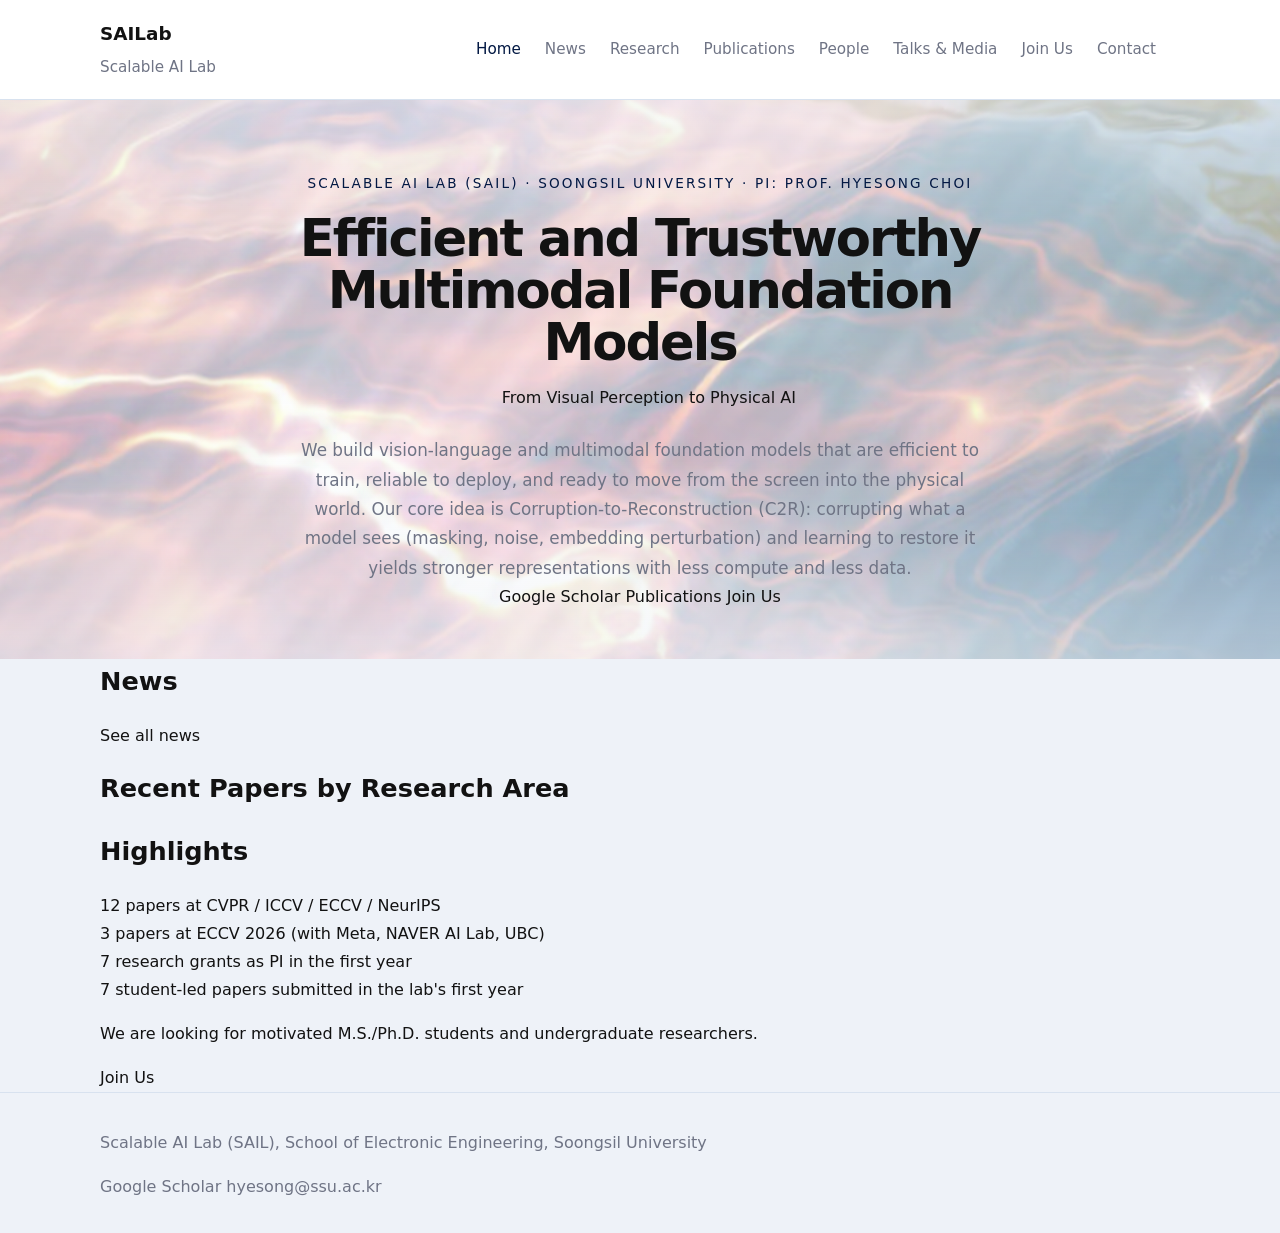
==== commit dff794e4: "Update index.html" ====
--- a/index.html
+++ b/index.html
@@ -1,9 +1,10 @@
 <!DOCTYPE html>
-<html lang="ko">
+<html lang="en">
 <head>
   <meta charset="UTF-8">
   <meta name="viewport" content="width=device-width, initial-scale=1.0">
-  <title>SAILab | Home</title>
+  <title>SAIL | Scalable AI Lab, Soongsil University</title>
+  <meta name="description" content="Scalable AI Lab (SAIL) at Soongsil University builds efficient and trustworthy multimodal foundation models.">
   <link rel="stylesheet" href="style.css">
   <script defer src="script.js"></script>
 </head>
@@ -14,194 +15,113 @@
         <span class="brand-name">SAILab</span>
         <span class="brand-tag">Scalable AI Lab</span>
       </a>
-      <nav class="site-nav">
-        <a href="index.html" class="nav-link active">Home</a>
-        <a href="members.html" class="nav-link">Members</a>
+      <nav class="site-nav" id="site-nav">
+        <a href="index.html" class="nav-link active" aria-current="page">Home</a>
+        <a href="news.html" class="nav-link">News</a>
         <a href="research.html" class="nav-link">Research</a>
         <a href="publications.html" class="nav-link">Publications</a>
-        <a href="gallery.html" class="nav-link">Gallery</a>
+        <a href="members.html" class="nav-link">People</a>
+        <a href="talks.html" class="nav-link">Talks &amp; Media</a>
+        <a href="join.html" class="nav-link">Join Us</a>
         <a href="contact.html" class="nav-link">Contact</a>
       </nav>
-      <button class="nav-toggle" aria-label="Toggle navigation"><span></span><span></span><span></span></button>
+      <button class="nav-toggle" aria-label="Toggle navigation" aria-controls="site-nav" aria-expanded="false">
+        <span></span><span></span><span></span>
+      </button>
     </div>
   </header>
 
-
-  
   <main>
+    <!-- 1. 연구실 소개 -->
     <section class="hero">
-  <div class="hero-media" aria-hidden="true">
-    <video class="hero-video" autoplay muted loop playsinline preload="auto" poster="images/hero-water-poster.jpg">
-      <source src="images/hero-water.webm" type="video/webm">
-      <source src="images/hero-water.mp4" type="video/mp4">
-    </video>
-    <div class="hero-scrim"></div>
-  </div>
-  <div class="container">   <!-- 원래 줄 그대로 -->
-        <p class="eyebrow">From Principle to Practice</p>
-        <h1>Building General, Scalable, and Efficient AI</h1>
-        <p class="hero-text">SAILab explores AI research from theory to implementation. We develop models and systems that are general, scalable, efficient, and sustainable in academic settings.</p>
+      <div class="hero-media" aria-hidden="true">
+        <!-- 배경 영상: 교수님이 연구 그림을 주시면 교체 -->
+        <video class="hero-video" autoplay muted loop playsinline preload="auto" poster="images/hero-water-poster.jpg">
+          <source src="images/hero-water.webm" type="video/webm">
+          <source src="images/hero-water.mp4" type="video/mp4">
+        </video>
+        <div class="hero-scrim"></div>
+      </div>
+      <div class="container">
+        <p class="eyebrow">Scalable AI Lab (SAIL) · Soongsil University · PI: Prof. Hyesong Choi</p>
+        <h1>Efficient and Trustworthy Multimodal Foundation Models</h1>
+        <p class="hero-sub">From Visual Perception to Physical AI</p>
+        <p class="hero-text">We build vision-language and multimodal foundation models that are efficient to train, reliable to deploy, and ready to move from the screen into the physical world. Our core idea is Corruption-to-Reconstruction (C2R): corrupting what a model sees (masking, noise, embedding perturbation) and learning to restore it yields stronger representations with less compute and less data.</p>
+        <div class="hero-actions">
+          <a class="btn btn-ghost" href="https://scholar.google.com/citations?user=Ll3vLUsAAAAJ" target="_blank" rel="noopener noreferrer">Google Scholar</a>
+          <a class="btn btn-ghost" href="publications.html">Publications</a>
+          <a class="btn btn-primary" href="join.html">Join Us</a>
+        </div>
       </div>
     </section>
 
-
-    
-    <section class="section">
+    <!-- 2. News (최신 8개) -->
+    <section class="home-section home-section--first" aria-labelledby="news-title">
       <div class="container">
-    
-        <h2>Research Interest</h2>
-        <div class="interest-grid">
-          <a href="research.html?topic=vlms#research-interest" class="interest-card">VLMs</a>
-          <a href="research.html?topic=ai-security#research-interest" class="interest-card">AI Security</a>
-          <a href="research.html?topic=data-filtering#research-interest" class="interest-card">Data Filtering</a>
-          <a href="research.html?topic=social-ai#research-interest" class="interest-card">Social AI</a>
-          <a href="research.html?topic=reinforcement-learning#research-interest" class="interest-card">Reinforcement Learning</a>
-          <a href="research.html?topic=autonomous-driving#research-interest" class="interest-card">Autonomous Driving</a>
-          <a href="research.html?topic=diffusion-models#research-interest" class="interest-card">Diffusion Models</a>
+        <div class="section-head">
+          <h2 id="news-title">News</h2>
+          <a class="text-link" href="news.html">See all news</a>
         </div>
-
-
-        
-        <h2 class="direction-title">Research Direction</h2>
-        <div class="direction-visual-grid">
-          <div class="direction-visual-card">
-            <img src="images/RD/ai-principles.png" alt="AI Principles">
-            <div class="direction-visual-overlay"></div>
-            <div class="direction-visual-content">
-              <h3>AI Principles</h3>
-            </div>
-          </div>
-
-          <div class="direction-visual-card">
-            <img src="images/RD/scalability-efficiency.png" alt="Scalability &amp; Efficiency">
-            <div class="direction-visual-overlay"></div>
-            <div class="direction-visual-content">
-              <h3>Scalability &amp; Efficiency</h3>
-            </div>
-          </div>
-
-          <div class="direction-visual-card">
-            <img src="images/RD/generalization.png" alt="Generalization">
-            <div class="direction-visual-overlay"></div>
-            <div class="direction-visual-content">
-              <h3>Generalization</h3>
-            </div>
-          </div>
-
-          <div class="direction-visual-card">
-            <img src="images/RD/foundation-model.png" alt="Foundation Model">
-            <div class="direction-visual-overlay"></div>
-            <div class="direction-visual-content">
-              <h3>Foundation Model</h3>
-            </div>
-          </div>
-
-          <div class="direction-visual-card">
-            <img src="images/RD/academic-sustainability.png" alt="Academic Sustainability">
-            <div class="direction-visual-overlay"></div>
-            <div class="direction-visual-content">
-              <h3>Academic Sustainability</h3>
-            </div>
-          </div>
+        <div class="news-upcoming" data-render="upcoming"></div>
+        <ul class="news-feed" data-render="news" data-limit="8"></ul>
       </div>
     </section>
 
-    
-    
-    <section class="section">
+    <!-- 3. Recent Papers by Research Area -->
+    <section class="home-section" aria-labelledby="areas-title">
       <div class="container">
-        <h2>News</h2>
-        <div class="news-list">
-          <div class="news-year-group">
-            <h3>2026</h3>
+        <div class="section-head">
+          <h2 id="areas-title">Recent Papers by Research Area</h2>
+        </div>
+        <div class="area-grid" data-render="area-cards"></div>
+      </div>
+    </section>
 
-            <div class="news-item">
-                <div class="news-date">2026.05</div>
-                <div class="news-title">
-                  Awarded a research project on AI–semiconductor convergence, funded by the COSS Next-Generation Semiconductor Innovation Convergence University Program. (Project Lead)
-                </div>
-            </div>
-
-            <div class="news-item">
-                <div class="news-date">2026.05</div>
-                <div class="news-title">
-                  Awarded a research project on safe and trustworthy AI agents, funded by the National Research Foundation of Korea (NRF).
-                </div>
-            </div>
-
-            <div class="news-item">
-                <div class="news-date">2026.04</div>
-                <div class="news-title">
-                  Awarded a research project on Agentic AI, funded by the National Security Research Institute (NSR, 국가보안기술연구소). (PI)
-                </div>
-            </div>
-
-            <div class="news-item">
-              <div class="news-date">2026.03</div>
-              <div class="news-title">
-                Granted the NRF Outstanding Early-Career Researcher Program (우수신진연구), funded by the National Research Foundation of Korea (NRF). (PI)
-              </div>
-            </div>
-
-            <div class="news-item">
-                <div class="news-date">2026.01</div>
-                <div class="news-title">CLDA is accepted at ICASSP 2026.</div>
-            </div>
-
-            <div class="news-item">
-              <div class="news-date">2026.01</div>
-              <div class="news-title">
-                Prof. Hyesong Choi will visit UIUC for two months to conduct collaborative research on Social AI and deepfake detection with Prof. Jim Rehg’s group.
-              </div>
-            </div>
+    <!-- 4. Highlights -->
+    <section class="home-section" aria-labelledby="highlights-title">
+      <div class="container">
+        <div class="section-head">
+          <h2 id="highlights-title">Highlights</h2>
+        </div>
+        <div class="highlights">
+          <div class="highlight">
+            <span class="highlight-num">12</span>
+            <span class="highlight-label">papers at CVPR / ICCV / ECCV / NeurIPS</span>
           </div>
-
-          <div class="news-year-group">
-            <h3>2025</h3>
-
-            <div class="news-item">
-              <div class="news-date">2025.12</div>
-              <div class="news-title">RobIA is accepted at NeurIPS 2025.</div>
-            </div>
-
-            <div class="news-item">
-              <div class="news-date">2025.11</div>
-              <div class="news-title">
-                Prof. Hyesong Choi has been appointed as a Board Member (학회 이사) of the International Conference on ICT Convergence (ICTC).
-              </div>
-            </div>
-
-            <div class="news-item">
-              <div class="news-date">2025.09</div>
-              <div class="news-title">
-                Prof. Hyesong Choi joins Soongsil University as an Assistant Professor in the School of Electrical Engineering.
-              </div>
-              <div class="news-related">
-                <a href="https://myr.ewha.ac.kr/cse/student/news.do?mode=view&articleNo=758552&title=%EC%B5%9C%ED%98%9C%EC%86%A1+%EC%84%9D%EB%B0%95%EC%82%AC%ED%86%B5%ED%95%A9%EA%B3%BC%EC%A0%95%EC%83%9D%2C+%EC%88%AD%EC%8B%A4%EB%8C%80%ED%95%99%EA%B5%90+%EC%A0%84%EC%9E%90%EC%A0%95%EB%B3%B4%EA%B3%B5%ED%95%99%EB%B6%80+%EC%A0%84%EC%9E%84%EA%B5%90%EC%9B%90+%EC%9E%84%EC%9A%A9" target="_blank" rel="noopener noreferrer">Related Article 1</a> /
-                <a href="https://www.kyosu.net/news/articleView.html?idxno=142177" target="_blank" rel="noopener noreferrer">Related Article 2</a> /
-                <a href="https://www.eduplusnews.com/news/articleView.html?idxno=15833" target="_blank" rel="noopener noreferrer">Related Article 3</a> /
-                <a href="https://edu.donga.com/news/articleView.html?idxno=94114" target="_blank" rel="noopener noreferrer">Related Article 4</a>
-              </div>
-            </div>
-
-            <div class="news-item">
-              <div class="news-date">2025.08</div>
-              <div class="news-title">
-                Prof. Hyesong Choi received her Ph.D. in Computer Science and Engineering from Ewha Womans University, with a research focus on large-scale model pre-training, and was awarded the Outstanding Dissertation Award (Graduate School-wide).
-              </div>
-            </div>
+          <div class="highlight">
+            <span class="highlight-num">3</span>
+            <span class="highlight-label">papers at ECCV 2026 (with Meta, NAVER AI Lab, UBC)</span>
+          </div>
+          <div class="highlight">
+            <span class="highlight-num">7</span>
+            <span class="highlight-label">research grants as PI in the first year</span>
+          </div>
+          <div class="highlight">
+            <span class="highlight-num">7</span>
+            <span class="highlight-label">student-led papers submitted in the lab's first year</span>
           </div>
         </div>
       </div>
     </section>
 
-
-    
+    <!-- 5. Join Us -->
+    <section class="home-section home-section--last" aria-label="Join Us">
+      <div class="container">
+        <div class="join-band">
+          <p>We are looking for motivated M.S./Ph.D. students and undergraduate researchers.</p>
+          <a class="btn btn-primary" href="join.html">Join Us</a>
+        </div>
+      </div>
+    </section>
   </main>
 
   <footer class="site-footer">
     <div class="container footer-inner">
-      <p>SAILab · Scalable AI Lab</p>
+      <p>Scalable AI Lab (SAIL), School of Electronic Engineering, Soongsil University</p>
+      <div class="footer-links">
+        <a href="https://scholar.google.com/citations?user=Ll3vLUsAAAAJ" target="_blank" rel="noopener noreferrer">Google Scholar</a>
+        <a href="mailto:hyesong@ssu.ac.kr">hyesong@ssu.ac.kr</a>
+      </div>
     </div>
   </footer>
 </body>
--- a/style.css
+++ b/style.css
@@ -1268,3 +1268,13 @@
     max-height: 360px;
   }
 }
+
+.alumni-list p {
+  margin: 0 0 8px;
+  color: #6b7280;
+  line-height: 1.5;
+}
+
+.alumni-list p:last-child {
+  margin-bottom: 0;
+}
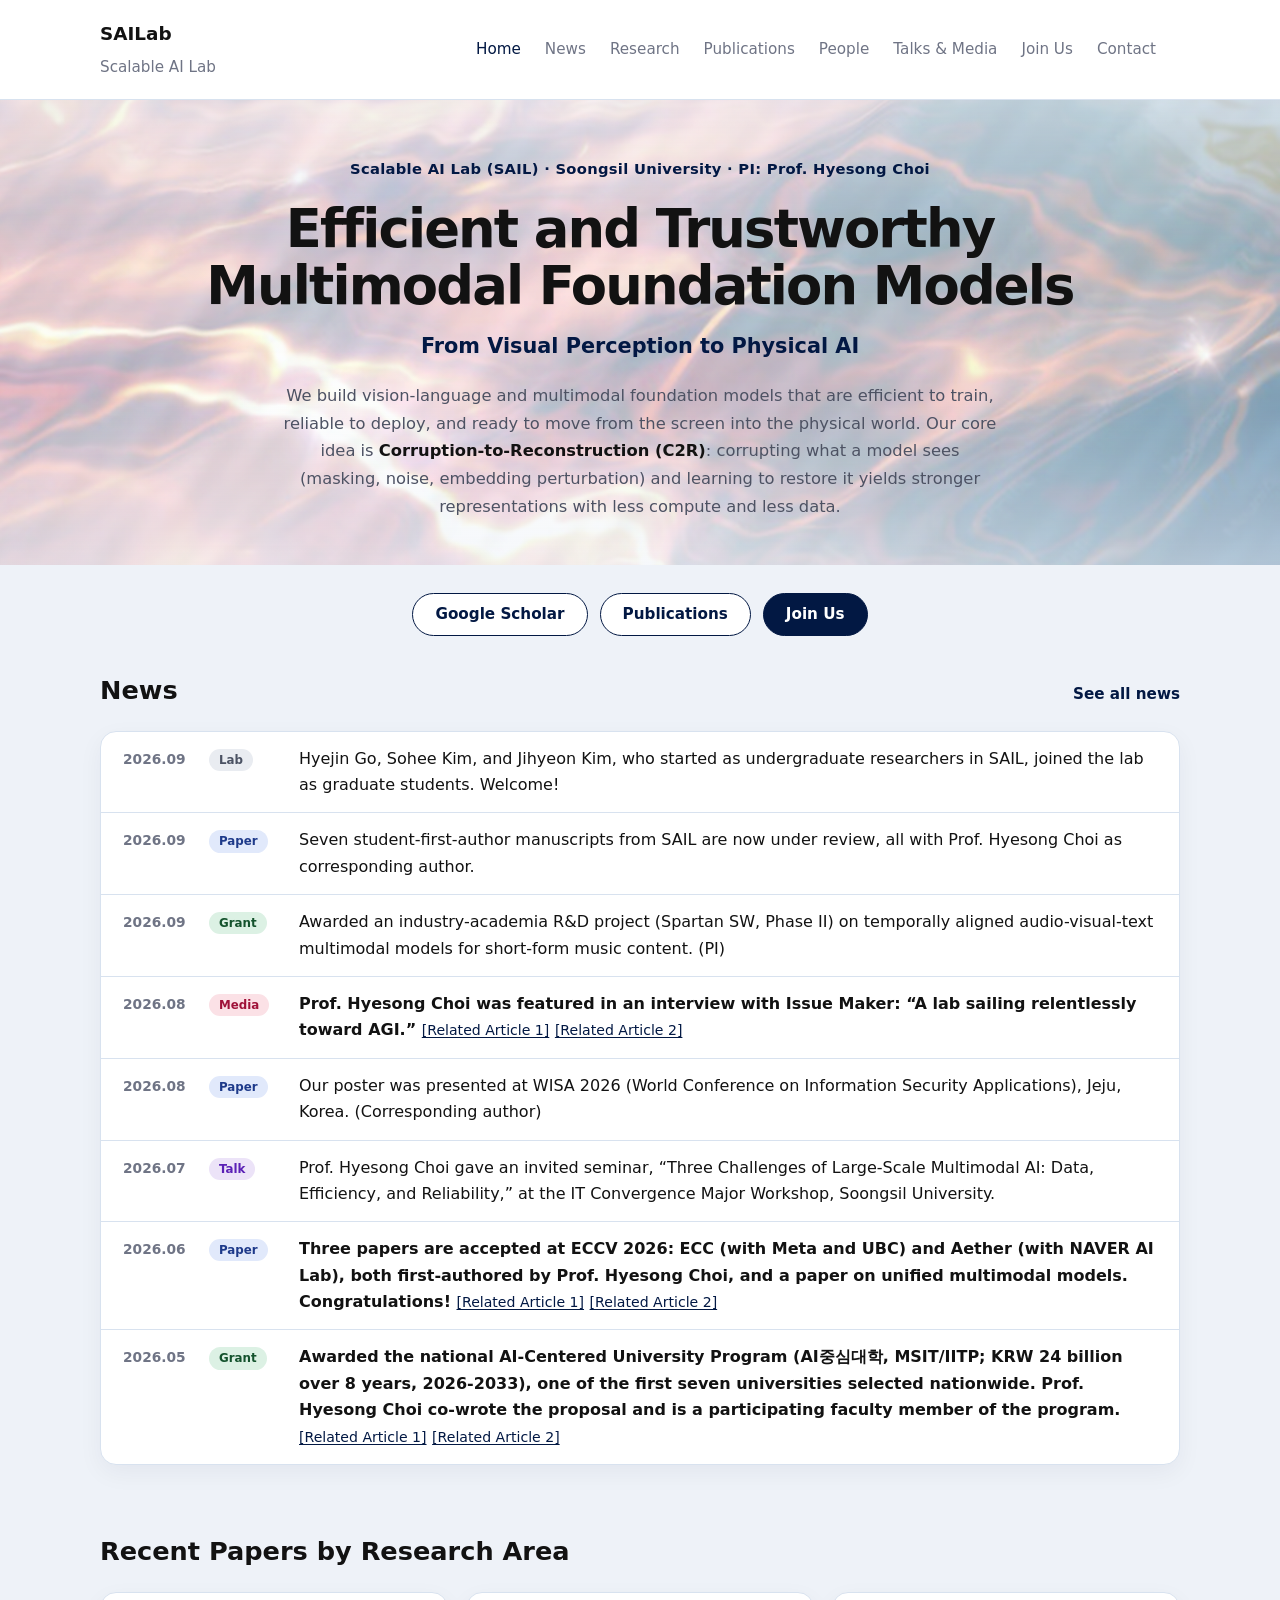
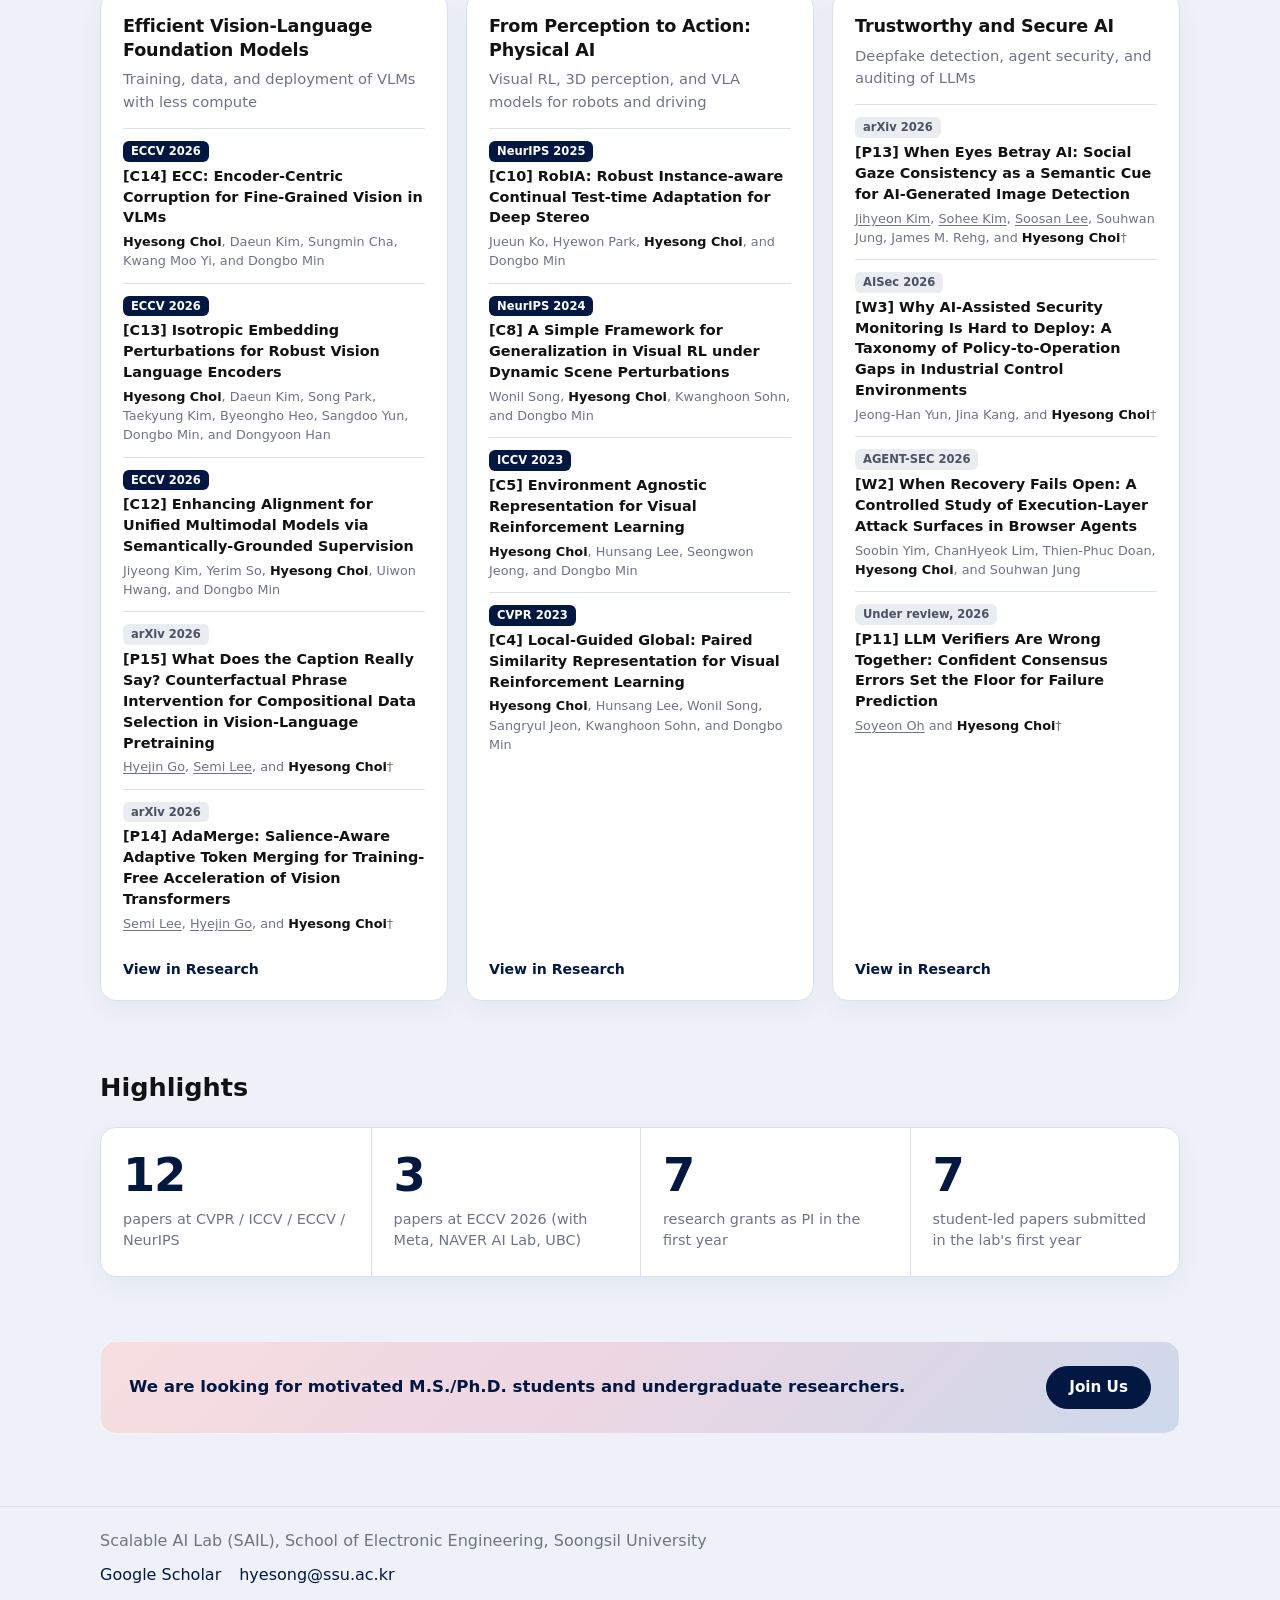
==== commit 87106343: "Enhance hero section with action buttons Added a new action bar with buttons for Google Scholar, Pub" ====
--- a/index.html
+++ b/index.html
@@ -46,14 +46,18 @@
         <p class="eyebrow">Scalable AI Lab (SAIL) · Soongsil University · PI: Prof. Hyesong Choi</p>
         <h1>Efficient and Trustworthy Multimodal Foundation Models</h1>
         <p class="hero-sub">From Visual Perception to Physical AI</p>
-        <p class="hero-text">We build vision-language and multimodal foundation models that are efficient to train, reliable to deploy, and ready to move from the screen into the physical world. Our core idea is Corruption-to-Reconstruction (C2R): corrupting what a model sees (masking, noise, embedding perturbation) and learning to restore it yields stronger representations with less compute and less data.</p>
-        <div class="hero-actions">
-          <a class="btn btn-ghost" href="https://scholar.google.com/citations?user=Ll3vLUsAAAAJ" target="_blank" rel="noopener noreferrer">Google Scholar</a>
-          <a class="btn btn-ghost" href="publications.html">Publications</a>
-          <a class="btn btn-primary" href="join.html">Join Us</a>
-        </div>
+        <p class="hero-text">We build vision-language and multimodal foundation models that are efficient to train, reliable to deploy, and ready to move from the screen into the physical world. Our core idea is <strong class="hero-key">Corruption-to-Reconstruction (C2R)</strong>: corrupting what a model sees (masking, noise, embedding perturbation) and learning to restore it yields stronger representations with less compute and less data.</p>
       </div>
     </section>
+
+    <!-- 소개 아래 버튼 (배경 영상 밖) -->
+    <div class="hero-actions-bar">
+      <div class="container hero-actions">
+        <a class="btn btn-ghost" href="https://scholar.google.com/citations?user=Ll3vLUsAAAAJ" target="_blank" rel="noopener noreferrer">Google Scholar</a>
+        <a class="btn btn-ghost" href="publications.html">Publications</a>
+        <a class="btn btn-primary" href="join.html">Join Us</a>
+      </div>
+    </div>
 
     <!-- 2. News (최신 8개) -->
     <section class="home-section home-section--first" aria-labelledby="news-title">
--- a/style.css
+++ b/style.css
@@ -1278,3 +1278,478 @@
 .alumni-list p:last-child {
   margin-bottom: 0;
 }
+
+/* =========================================================
+   SAIL 리뉴얼 스타일 — style.css 다음에 불러옵니다.
+   기존 디자인(색, 카드, 그림자)을 그대로 따릅니다.
+   ========================================================= */
+
+/* ---------- Hero (소개) ---------- */
+.hero {
+  padding: 56px 0 44px;
+}
+
+.hero .eyebrow {
+  text-transform: none;
+  letter-spacing: 0.02em;
+  font-size: 0.92rem;
+  font-weight: 600;
+  margin-bottom: 18px;
+}
+
+.hero h1 {
+  font-size: clamp(2.1rem, 4.2vw, 3.3rem);
+  line-height: 1.08;
+  letter-spacing: -0.035em;
+  max-width: 920px;
+}
+
+.hero .hero-sub {
+  margin: 14px auto 0;
+  font-size: clamp(1.08rem, 1.7vw, 1.3rem);
+  font-weight: 600;
+  color: var(--accent);
+}
+
+.hero .hero-text {
+  margin: 18px auto 0;
+  max-width: 720px;
+  font-size: 1.02rem;
+  line-height: 1.7;
+  color: #4d5263;
+}
+
+.hero-actions {
+  display: flex;
+  justify-content: center;
+  flex-wrap: wrap;
+  gap: 12px;
+  margin-top: 28px;
+}
+
+/* ---------- 버튼 ---------- */
+.btn {
+  display: inline-flex;
+  align-items: center;
+  justify-content: center;
+  padding: 10px 22px;
+  border: 1px solid var(--accent);
+  border-radius: 999px;
+  font-size: 0.95rem;
+  font-weight: 600;
+  line-height: 1.4;
+  transition: background-color 0.15s ease, color 0.15s ease, box-shadow 0.15s ease;
+}
+
+.btn-primary {
+  background: var(--accent);
+  color: #ffffff;
+}
+
+.btn-primary:hover {
+  background: #0a2a66;
+  box-shadow: 0 6px 16px rgba(2, 24, 67, 0.18);
+}
+
+.btn-ghost {
+  background: rgba(255, 255, 255, 0.78);
+  color: var(--accent);
+}
+
+.btn-ghost:hover {
+  background: #ffffff;
+}
+
+.btn:focus-visible,
+.area-card:focus-visible,
+.news-links a:focus-visible,
+.site-footer a:focus-visible {
+  outline: 2px solid var(--accent);
+  outline-offset: 3px;
+}
+
+/* ---------- Home 섹션 공통 ---------- */
+.home-section {
+  padding: 56px 0 8px;
+}
+
+.home-section--first {
+  padding-top: 32px;
+}
+
+.home-section--last {
+  padding-bottom: 72px;
+}
+
+.section-head {
+  display: flex;
+  align-items: baseline;
+  justify-content: space-between;
+  gap: 16px;
+  margin-bottom: 18px;
+}
+
+.section-head h2 {
+  margin: 0;
+}
+
+.section-head .text-link {
+  color: var(--accent);
+  font-weight: 600;
+  font-size: 0.95rem;
+}
+
+.section-head .text-link:hover {
+  text-decoration: underline;
+}
+
+/* ---------- 분류 배지 (News) ---------- */
+.badge {
+  display: inline-block;
+  justify-self: start;
+  padding: 1px 10px;
+  border-radius: 999px;
+  font-size: 0.74rem;
+  font-weight: 700;
+  line-height: 1.7;
+  white-space: nowrap;
+}
+
+.badge--paper   { background: #e1e9fb; color: #1e3a8a; }
+.badge--grant   { background: #dcf1e4; color: #14532d; }
+.badge--talk    { background: #ece3f8; color: #5b21b6; }
+.badge--service { background: #fbeed3; color: #7a4705; }
+.badge--media   { background: #fbe1e6; color: #9f1239; }
+.badge--plain   { background: #e9ecf1; color: #4b5263; }
+
+/* ---------- News ---------- */
+.news-upcoming {
+  margin-bottom: 14px;
+  padding: 14px 20px 6px;
+  border: 1px solid var(--border);
+  border-left: 3px solid var(--accent);
+  border-radius: 12px;
+  background: rgba(255, 255, 255, 0.6);
+}
+
+.news-upcoming-title {
+  margin: 0 0 2px;
+  font-size: 0.82rem;
+  font-weight: 700;
+  color: var(--accent);
+}
+
+.news-upcoming-list,
+.news-feed {
+  list-style: none;
+  margin: 0;
+  padding: 0;
+}
+
+.news-feed {
+  border: 1px solid var(--border);
+  border-radius: 16px;
+  background: var(--surface);
+  box-shadow: 0 8px 24px rgba(2, 24, 67, 0.05);
+}
+
+.news-row {
+  display: grid;
+  grid-template-columns: 72px 76px minmax(0, 1fr);
+  align-items: baseline;
+  gap: 14px;
+  padding: 14px 22px;
+}
+
+.news-feed .news-row + .news-row {
+  border-top: 1px solid var(--border);
+}
+
+.news-upcoming .news-row {
+  padding: 8px 0;
+}
+
+.news-row-date {
+  font-size: 0.86rem;
+  font-weight: 700;
+  color: var(--muted);
+  font-variant-numeric: tabular-nums;
+}
+
+.news-row-text {
+  margin: 0;
+  line-height: 1.65;
+  color: var(--text);
+}
+
+.news-row.is-star .news-row-text {
+  font-weight: 700;
+}
+
+.news-links a {
+  font-size: 0.88rem;
+  font-weight: 500;
+  color: var(--accent);
+  text-decoration: underline;
+  text-underline-offset: 2px;
+  white-space: nowrap;
+}
+
+/* ---------- Recent Papers by Research Area ---------- */
+.area-grid {
+  display: grid;
+  grid-template-columns: repeat(3, minmax(0, 1fr));
+  gap: 18px;
+}
+
+.area-card {
+  display: flex;
+  flex-direction: column;
+  padding: 22px 22px 18px;
+  border: 1px solid var(--border);
+  border-radius: 16px;
+  background: var(--surface);
+  box-shadow: 0 8px 24px rgba(2, 24, 67, 0.05);
+  transition: transform 0.18s ease, box-shadow 0.18s ease, border-color 0.18s ease;
+}
+
+.area-card:hover {
+  transform: translateY(-2px);
+  border-color: rgba(2, 24, 67, 0.22);
+  box-shadow: 0 14px 28px rgba(2, 24, 67, 0.1);
+}
+
+.area-card .area-name {
+  margin: 0;
+  font-size: 1.1rem;
+  line-height: 1.35;
+  letter-spacing: -0.01em;
+}
+
+.area-card .area-desc {
+  margin: 6px 0 0;
+  font-size: 0.92rem;
+  line-height: 1.55;
+  color: var(--muted);
+}
+
+.area-papers {
+  list-style: none;
+  margin: 14px 0 0;
+  padding: 0;
+}
+
+.area-paper {
+  display: grid;
+  gap: 4px;
+  padding: 12px 0;
+  border-top: 1px solid var(--border);
+}
+
+.area-paper-title {
+  font-size: 0.9rem;
+  font-weight: 600;
+  line-height: 1.45;
+  color: var(--text);
+}
+
+.area-paper-authors {
+  font-size: 0.8rem;
+  line-height: 1.5;
+  color: var(--muted);
+}
+
+.area-more {
+  margin-top: auto;
+  padding-top: 12px;
+  font-size: 0.88rem;
+  font-weight: 600;
+  color: var(--accent);
+}
+
+.area-card:hover .area-more {
+  text-decoration: underline;
+}
+
+/* 학회 배지 (Publications에서도 사용) */
+.venue {
+  justify-self: start;
+  padding: 0 8px;
+  border-radius: 6px;
+  font-size: 0.72rem;
+  font-weight: 700;
+  line-height: 1.8;
+  background: #e9ecf1;
+  color: #4b5263;
+}
+
+.venue--top {
+  background: var(--accent);
+  color: #ffffff;
+}
+
+/* 저자 표기 규칙 */
+.pi-name {
+  font-weight: 700;
+  color: var(--text);
+}
+
+.sail-student {
+  text-decoration: underline;
+  text-underline-offset: 2px;
+}
+
+/* ---------- Highlights ---------- */
+.highlights {
+  display: grid;
+  grid-template-columns: repeat(4, minmax(0, 1fr));
+  border: 1px solid var(--border);
+  border-radius: 16px;
+  background: var(--surface);
+  box-shadow: 0 8px 24px rgba(2, 24, 67, 0.05);
+}
+
+.highlight {
+  padding: 24px 22px;
+}
+
+.highlight + .highlight {
+  border-left: 1px solid var(--border);
+}
+
+.highlight-num {
+  display: block;
+  font-size: clamp(2.2rem, 4vw, 2.9rem);
+  font-weight: 800;
+  line-height: 1;
+  letter-spacing: -0.03em;
+  color: var(--accent);
+}
+
+.highlight-label {
+  display: block;
+  margin-top: 10px;
+  font-size: 0.9rem;
+  line-height: 1.5;
+  color: var(--muted);
+}
+
+/* ---------- Join Us 한 줄 ---------- */
+.join-band {
+  display: flex;
+  align-items: center;
+  justify-content: space-between;
+  gap: 20px;
+  padding: 24px 28px;
+  border: 1px solid rgba(255, 255, 255, 0.6);
+  border-radius: 16px;
+  background: linear-gradient(135deg, #f7dee0 0%, #ecd6e2 45%, #cdd9ec 100%);
+}
+
+.join-band p {
+  margin: 0;
+  font-size: 1.04rem;
+  font-weight: 600;
+  line-height: 1.6;
+  color: var(--accent);
+}
+
+.join-band .btn {
+  flex-shrink: 0;
+}
+
+/* ---------- Footer ---------- */
+.footer-inner p {
+  margin: 0 0 4px;
+}
+
+.footer-links {
+  display: flex;
+  flex-wrap: wrap;
+  gap: 6px 18px;
+  margin-top: 6px;
+}
+
+.footer-links a {
+  color: var(--accent);
+}
+
+.footer-links a:hover {
+  text-decoration: underline;
+}
+
+/* ---------- 반응형 ---------- */
+@media (max-width: 960px) {
+  .area-grid {
+    grid-template-columns: 1fr;
+    max-width: 640px;
+  }
+
+  .highlights {
+    grid-template-columns: repeat(2, minmax(0, 1fr));
+  }
+
+  .highlight:nth-child(3) {
+    border-left: none;
+  }
+
+  .highlight:nth-child(n + 3) {
+    border-top: 1px solid var(--border);
+  }
+}
+
+@media (max-width: 560px) {
+  .hero {
+    padding: 40px 0 40px;
+  }
+
+  .news-row {
+    grid-template-columns: auto 1fr;
+    gap: 6px 10px;
+    padding: 14px 16px;
+  }
+
+  .news-row-text {
+    grid-column: 1 / -1;
+  }
+
+  .join-band {
+    flex-direction: column;
+    align-items: flex-start;
+    padding: 22px 20px;
+  }
+
+  .highlight {
+    padding: 20px 16px;
+  }
+}
+
+@media (prefers-reduced-motion: reduce) {
+  .area-card,
+  .btn {
+    transition: none;
+  }
+
+  .area-card:hover {
+    transform: none;
+  }
+}
+
+/* ---------- 버튼을 배경 영상 밖(소개 아래)으로 ---------- */
+.hero-actions-bar {
+  padding: 28px 0 0;
+}
+
+.hero-actions-bar .hero-actions {
+  margin-top: 0;
+}
+
+.hero-actions-bar .btn-ghost {
+  background: var(--surface);
+}
+
+/* C2R 핵심 문구 굵게 */
+.hero-text .hero-key {
+  font-weight: 700;
+  color: var(--text);
+}
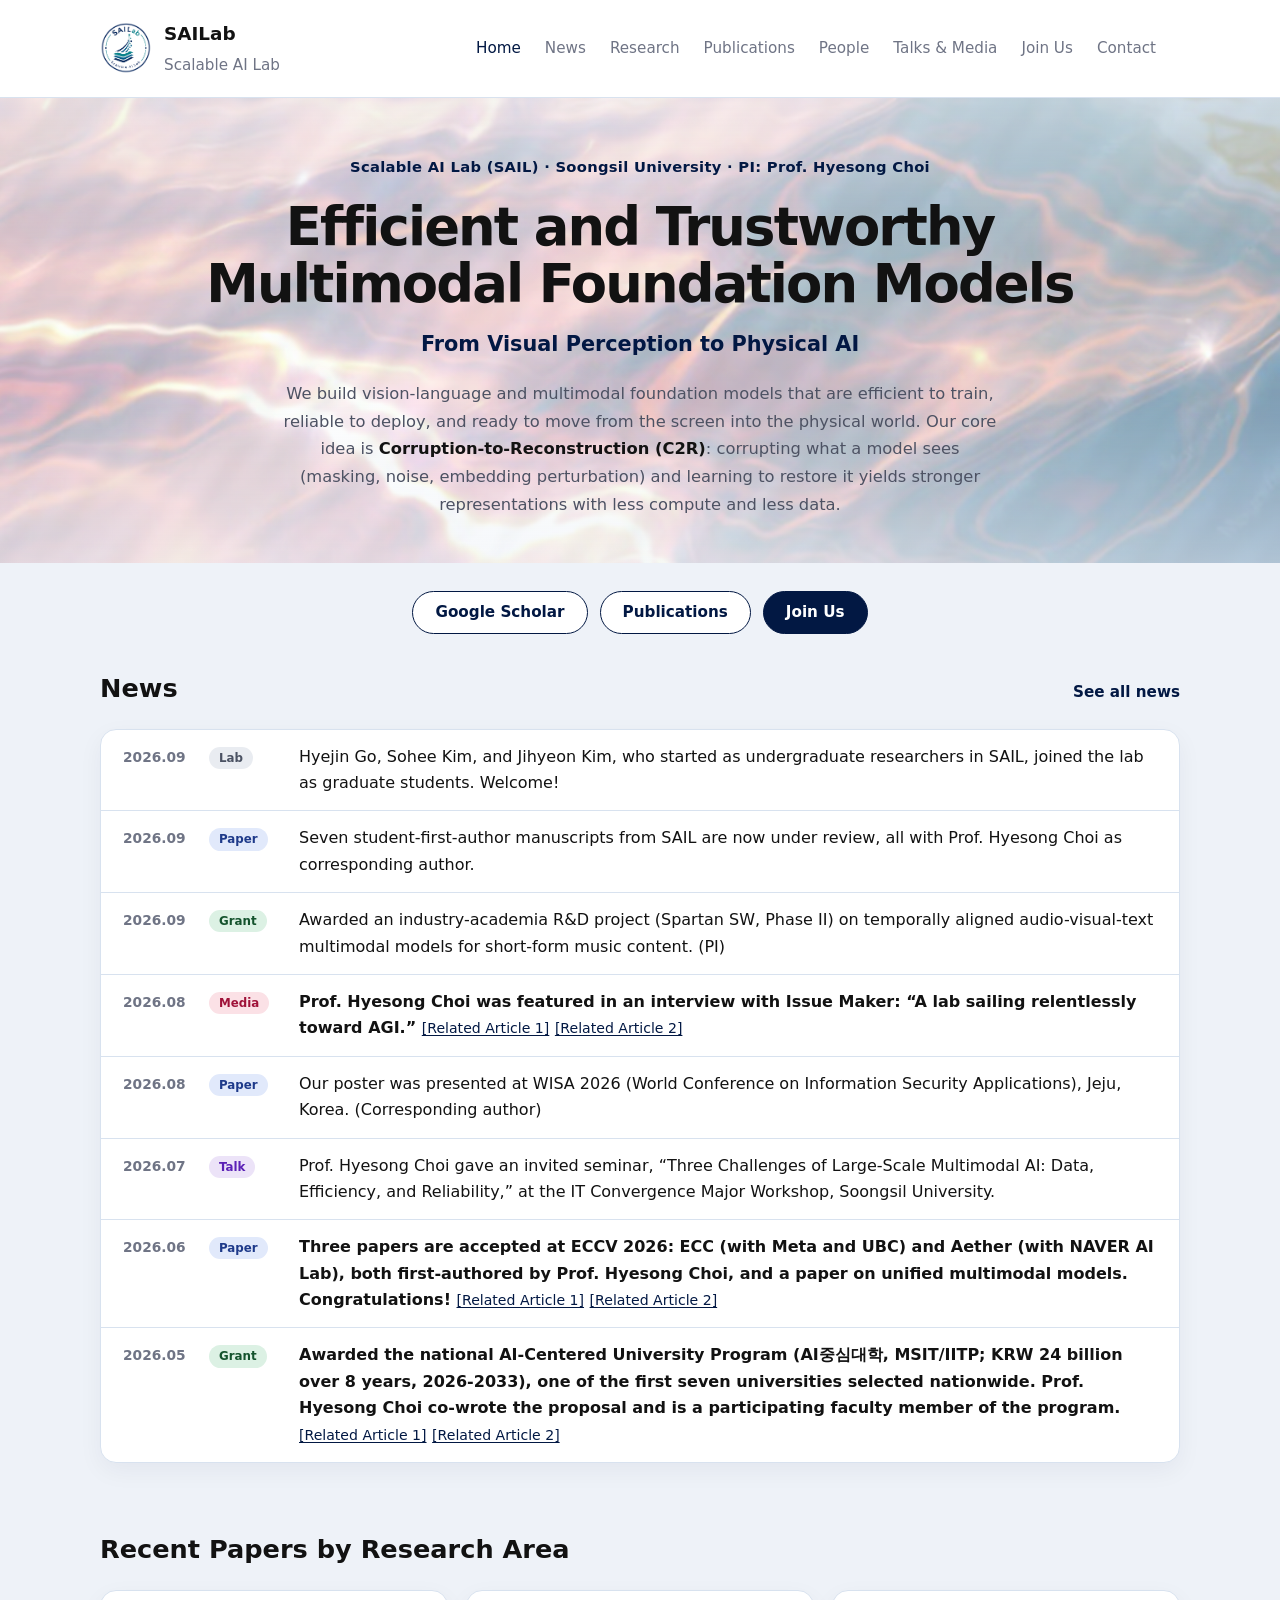
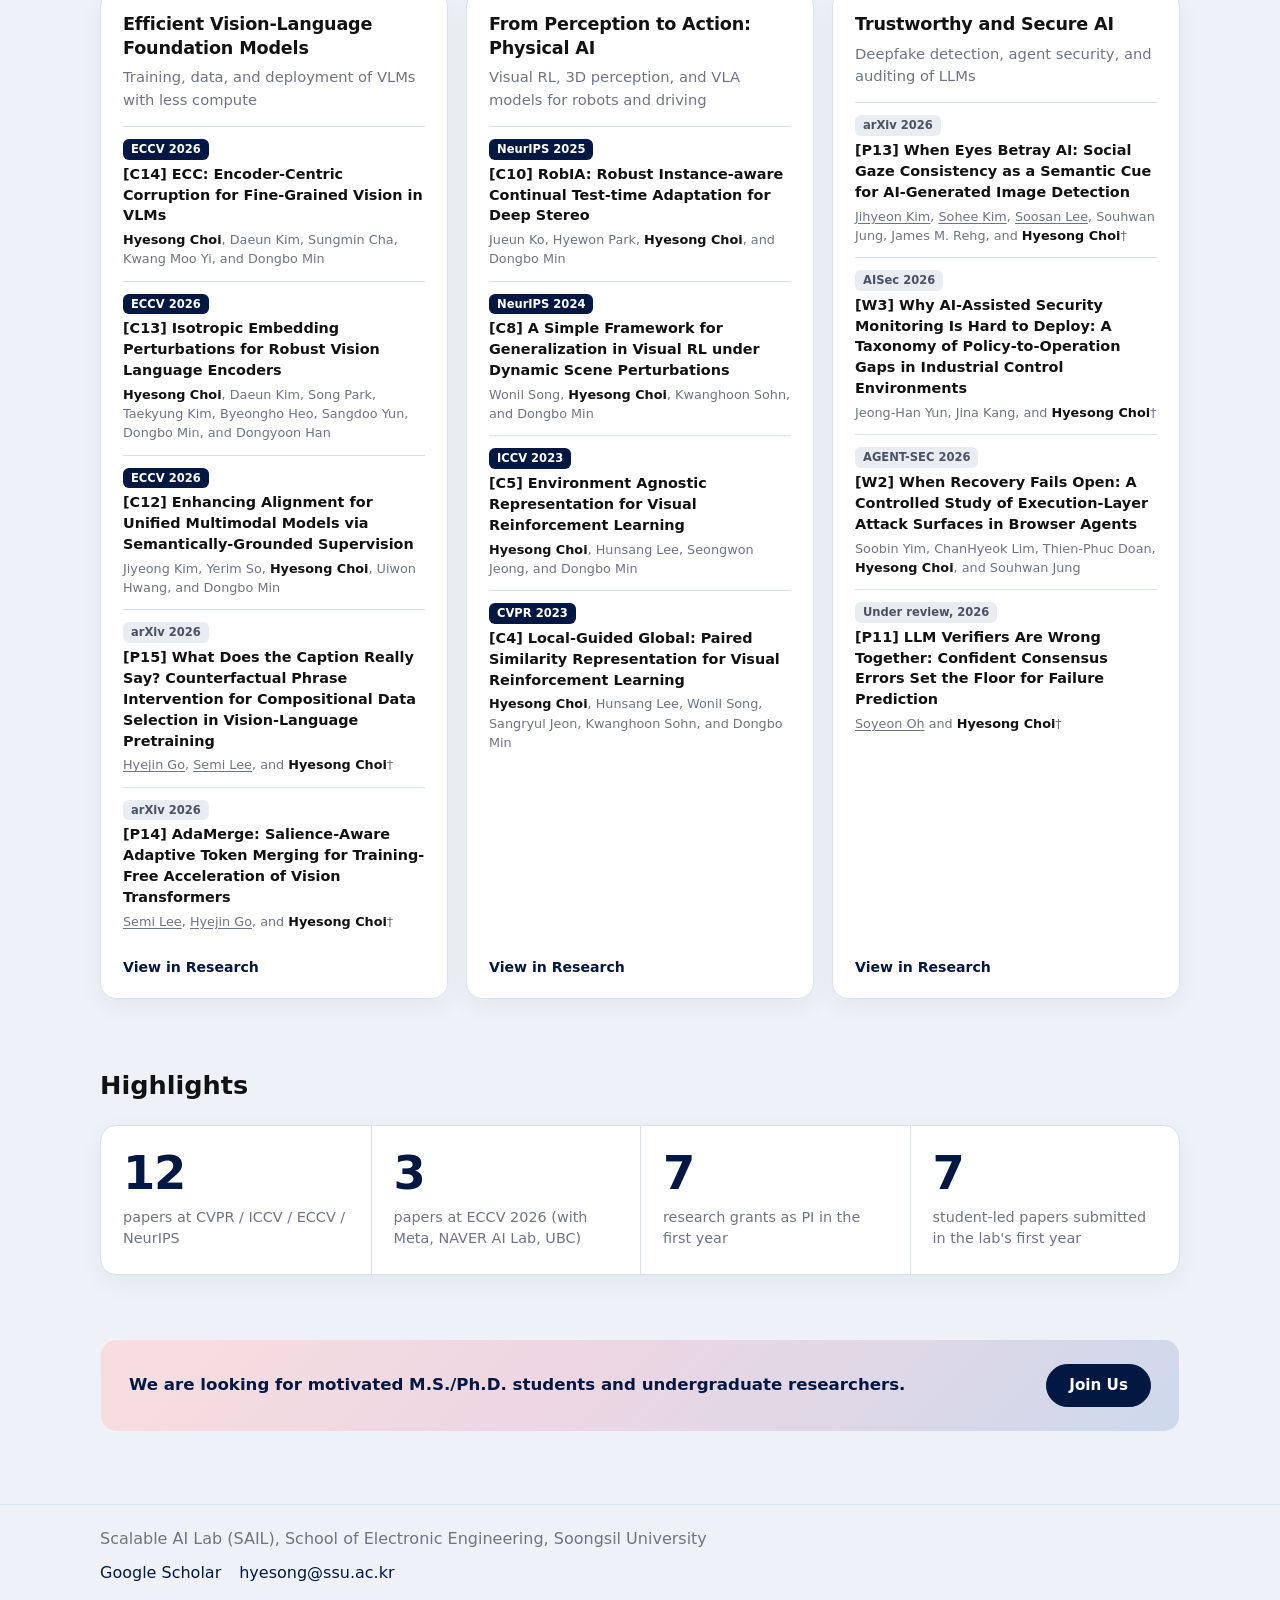
==== commit b826834f: "Add brand logo to the header in index.html" ====
--- a/index.html
+++ b/index.html
@@ -12,6 +12,7 @@
   <header class="site-header">
     <div class="container header-inner">
       <a href="index.html" class="brand">
+        <img class="brand-logo" src="images/sailab_logo/sailab_logo.png" alt="" width="52" height="52">
         <span class="brand-name">SAILab</span>
         <span class="brand-tag">Scalable AI Lab</span>
       </a>
--- a/style.css
+++ b/style.css
@@ -1753,3 +1753,647 @@
   font-weight: 700;
   color: var(--text);
 }
+
+/* =========================================================
+   STEP 3 — Research 페이지 (style.css 맨 끝에 이어 붙이기)
+   ========================================================= */
+.research-lead {
+  margin: 0;
+  max-width: 820px;
+  font-size: 1.05rem;
+  line-height: 1.8;
+  color: #3f4453;
+}
+
+.pillar {
+  margin-top: 64px;
+  scroll-margin-top: 110px; /* 상단 고정 메뉴에 제목이 가리지 않게 */
+}
+
+.pillar h2 {
+  margin: 0 0 12px;
+}
+
+.pillar-head {
+  display: grid;
+  grid-template-columns: minmax(0, 1fr) auto;
+  gap: 32px;
+  align-items: start;
+}
+
+.pillar-desc {
+  margin: 0;
+  max-width: 820px;
+  line-height: 1.8;
+  color: #3f4453;
+}
+
+/* 대표 그림 자리: 그림이 없으면 자동으로 숨김 */
+.pillar-figure {
+  width: 300px;
+}
+
+.pillar-figure:empty {
+  display: none;
+}
+
+.pillar-figure img {
+  display: block;
+  width: 100%;
+  height: auto;
+  border: 1px solid var(--border);
+  border-radius: 12px;
+  background: #ffffff;
+}
+
+.tag-core {
+  display: inline-block;
+  margin-left: 8px;
+  padding: 0 10px;
+  border-radius: 999px;
+  vertical-align: middle;
+  font-size: 0.74rem;
+  font-weight: 700;
+  line-height: 1.8;
+  letter-spacing: 0;
+  background: var(--accent);
+  color: #ffffff;
+}
+
+.pillar-sub {
+  margin-top: 30px;
+}
+
+.pillar-sub h3,
+.app-row h3,
+.table-title {
+  margin: 0 0 12px;
+  font-size: 1.05rem;
+  line-height: 1.5;
+}
+
+.pillar-sub .publication-list,
+.app-row .publication-list {
+  margin: 0;
+}
+
+/* 논문 카드 안의 학회 줄 */
+.pub-venue {
+  display: flex;
+  flex-wrap: wrap;
+  align-items: center;
+  gap: 4px 10px;
+  margin-top: 6px;
+  font-size: 0.9rem;
+  line-height: 1.6;
+  color: var(--muted);
+}
+
+.pub-note {
+  color: var(--accent);
+  font-weight: 600;
+}
+
+.ongoing-note {
+  margin: 0;
+  padding: 14px 18px;
+  border: 1px dashed #b9c6da;
+  border-radius: 12px;
+  background: rgba(255, 255, 255, 0.55);
+  color: var(--muted);
+}
+
+/* 응용 (작게) */
+.pillar--small h2 {
+  font-size: 1.3rem;
+}
+
+.app-list {
+  display: grid;
+  gap: 20px;
+  margin-top: 16px;
+}
+
+.app-row .app-text {
+  margin: 0;
+  padding: 14px 18px;
+  border: 1px solid var(--border);
+  border-radius: 12px;
+  background: var(--surface);
+  line-height: 1.7;
+}
+
+.app-text a {
+  color: var(--accent);
+  font-weight: 600;
+  text-decoration: underline;
+  text-underline-offset: 2px;
+}
+
+/* Funding 표 */
+.funding-lead {
+  margin: 0 0 24px;
+  font-weight: 600;
+  color: var(--accent);
+}
+
+.table-title {
+  margin-top: 28px;
+}
+
+.table-wrap {
+  overflow-x: auto;
+  border: 1px solid var(--border);
+  border-radius: 16px;
+  background: var(--surface);
+  box-shadow: 0 8px 24px rgba(2, 24, 67, 0.05);
+}
+
+.data-table {
+  width: 100%;
+  min-width: 640px;
+  border-collapse: collapse;
+  font-size: 0.93rem;
+  line-height: 1.6;
+}
+
+.data-table th,
+.data-table td {
+  padding: 12px 18px;
+  text-align: left;
+  vertical-align: top;
+  border-top: 1px solid var(--border);
+}
+
+.data-table thead th {
+  border-top: none;
+  background: #f6f8fc;
+  font-size: 0.8rem;
+  font-weight: 700;
+  color: var(--muted);
+}
+
+.data-table td:last-child {
+  white-space: nowrap;
+  color: var(--muted);
+}
+
+.publication-item {
+  scroll-margin-top: 110px;
+}
+
+@media (max-width: 840px) {
+  .pillar-head {
+    grid-template-columns: 1fr;
+    gap: 18px;
+  }
+
+  .pillar-figure {
+    width: 100%;
+    max-width: 420px;
+  }
+}
+
+/* =========================================================
+   STEP 4 — Publications 페이지 (style.css 맨 끝에 이어 붙이기)
+   ========================================================= */
+.pub-notice {
+  max-width: 880px;
+  padding: 16px 20px;
+  border: 1px solid var(--border);
+  border-left: 3px solid var(--accent);
+  border-radius: 12px;
+  background: rgba(255, 255, 255, 0.6);
+  font-size: 0.95rem;
+  line-height: 1.75;
+  color: #3f4453;
+}
+
+.pub-section {
+  margin-top: 52px;
+  scroll-margin-top: 110px;
+}
+
+.pub-section h2 {
+  margin: 0 0 18px;
+}
+
+.pub-section .publication-list {
+  margin: 0;
+}
+
+.pub-group + .pub-group {
+  margin-top: 36px;
+}
+
+.pub-group h3 {
+  margin: 0 0 6px;
+  font-size: 1.08rem;
+  line-height: 1.5;
+}
+
+.pub-group .pub-group-desc {
+  margin: 0 0 16px;
+  font-size: 0.94rem;
+  color: var(--muted);
+}
+
+.pub-group h3 + .publication-list {
+  margin-top: 14px;
+}
+
+/* [Paper] [Code] [Project] 버튼 */
+.pub-actions {
+  display: flex;
+  flex-wrap: wrap;
+  gap: 8px;
+  margin-top: 8px;
+}
+
+.pub-btn {
+  display: inline-block;
+  padding: 1px 12px;
+  border: 1px solid var(--border);
+  border-radius: 999px;
+  background: #f6f8fc;
+  font-size: 0.8rem;
+  font-weight: 600;
+  line-height: 1.8;
+  color: var(--accent);
+  transition: background-color 0.15s ease, border-color 0.15s ease;
+}
+
+.pub-btn:hover {
+  border-color: var(--accent);
+  background: #ffffff;
+}
+
+.pub-btn:focus-visible {
+  outline: 2px solid var(--accent);
+  outline-offset: 2px;
+}
+
+/* =========================================================
+   STEP 5 — People 페이지 (style.css 맨 끝에 이어 붙이기)
+   ========================================================= */
+.people-stack {
+  display: grid;
+  gap: 22px;
+  margin-top: 24px;
+}
+
+.people-stack .member-section-card {
+  scroll-margin-top: 110px;
+}
+
+/* 교수 소개 */
+.pi-profile {
+  display: flex;
+  align-items: flex-start;
+  gap: 26px;
+}
+
+.pi-photo,
+.pi-photo img {
+  width: 150px;
+}
+
+.pi-photo img {
+  height: 195px;
+}
+
+.pi-info {
+  display: grid;
+  gap: 4px;
+  min-width: 0;
+}
+
+.pi-full-name {
+  margin-bottom: 4px;
+  font-size: 1.3rem;
+}
+
+.pi-title {
+  margin: 0;
+  font-size: 0.95rem;
+  line-height: 1.6;
+  color: #3f4453;
+}
+
+.pi-buttons {
+  display: flex;
+  flex-wrap: wrap;
+  gap: 8px;
+  margin-top: 12px;
+}
+
+.pi-bio {
+  margin: 22px 0 0;
+  line-height: 1.8;
+  color: var(--text);
+}
+
+/* 작은 표 (Experience, Services, Alumni, Teaching) */
+.data-table--small {
+  min-width: 520px;
+  font-size: 0.96rem;
+}
+
+.data-table--small td:first-child {
+  white-space: nowrap;
+  color: #5b6072;
+  width: 1%;
+}
+
+.data-table--small td:last-child {
+  white-space: normal;
+  color: var(--text);
+}
+
+/* 학생 목록 */
+.member-count {
+  margin: 0 0 20px;
+  color: var(--muted);
+}
+
+.member-group-title {
+  margin: 8px 0 16px;
+  font-size: 1.05rem;
+}
+
+.member-grid {
+  display: grid;
+  grid-template-columns: repeat(2, minmax(0, 1fr));
+  gap: 28px 32px;
+  margin-bottom: 28px;
+}
+
+.member-grid:last-child {
+  margin-bottom: 0;
+}
+
+.member-grid .member-info {
+  gap: 4px;
+}
+
+.member-topic {
+  margin: 2px 0 0;
+  font-size: 0.93rem;
+  line-height: 1.55;
+  color: var(--text);
+}
+
+.member-papers {
+  margin: 0;
+  font-size: 0.88rem;
+  color: var(--muted);
+}
+
+.member-papers a {
+  color: var(--accent);
+  font-weight: 600;
+  text-decoration: underline;
+  text-underline-offset: 2px;
+}
+
+.member-grid .member-contact {
+  font-size: 0.88rem;
+  word-break: break-all;
+}
+
+/* Gallery 링크 */
+.gallery-link-card {
+  display: flex;
+  align-items: baseline;
+  justify-content: space-between;
+  flex-wrap: wrap;
+  gap: 6px 16px;
+  padding: 20px 22px;
+  border: 1px solid rgba(255, 255, 255, 0.6);
+  border-radius: 16px;
+  background: linear-gradient(135deg, #f7dee0 0%, #ecd6e2 45%, #cdd9ec 100%);
+  color: var(--accent);
+  transition: box-shadow 0.15s ease, transform 0.15s ease;
+}
+
+.gallery-link-card:hover {
+  transform: translateY(-2px);
+  box-shadow: 0 10px 22px rgba(2, 24, 67, 0.12);
+}
+
+.gallery-link-title {
+  font-size: 1.15rem;
+  font-weight: 700;
+}
+
+.gallery-link-title::after {
+  content: " →";
+}
+
+.gallery-link-desc {
+  font-size: 0.93rem;
+}
+
+@media (max-width: 840px) {
+  .member-grid {
+    grid-template-columns: 1fr;
+  }
+}
+
+@media (max-width: 560px) {
+  .pi-profile {
+    flex-direction: column;
+    align-items: center;
+    text-align: center;
+  }
+
+  .pi-buttons {
+    justify-content: center;
+  }
+}
+
+/* =========================================================
+   STEP 6 — Talks & Media, Join Us 페이지 (style.css 맨 끝에 이어 붙이기)
+   ========================================================= */
+
+/* Invited Talks 표 */
+.talks-table .talk-title {
+  font-weight: 600;
+}
+
+.talk-scheduled {
+  display: block;
+  font-size: 0.8rem;
+  color: var(--accent);
+}
+
+/* Media Coverage */
+.media-group + .media-group {
+  margin-top: 28px;
+}
+
+.media-group h3 {
+  margin: 0 0 12px;
+  font-size: 1.02rem;
+  line-height: 1.5;
+}
+
+.media-date {
+  display: inline-block;
+  margin-right: 8px;
+  padding: 0 10px;
+  border-radius: 999px;
+  font-size: 0.78rem;
+  font-weight: 700;
+  line-height: 1.8;
+  vertical-align: 1px;
+  background: #fbe1e6;
+  color: #9f1239;
+}
+
+.media-list {
+  list-style: none;
+  margin: 0;
+  padding: 0;
+  border: 1px solid var(--border);
+  border-radius: 16px;
+  background: var(--surface);
+  box-shadow: 0 8px 24px rgba(2, 24, 67, 0.05);
+}
+
+.media-list li {
+  padding: 12px 20px;
+  font-size: 0.93rem;
+  line-height: 1.65;
+}
+
+.media-list li + li {
+  border-top: 1px solid var(--border);
+}
+
+.media-outlet {
+  font-weight: 700;
+}
+
+a.media-outlet {
+  color: var(--accent);
+  text-decoration: underline;
+  text-underline-offset: 2px;
+}
+
+/* Join Us */
+.join-page {
+  display: grid;
+  gap: 16px;
+  max-width: 820px;
+  margin-top: 8px;
+}
+
+.join-page .join-lead {
+  margin: 0 0 8px;
+  font-size: 1.12rem;
+  line-height: 1.75;
+  font-weight: 500;
+}
+
+.join-block {
+  padding: 18px 22px;
+  border: 1px solid var(--border);
+  border-radius: 16px;
+  background: var(--surface);
+  box-shadow: 0 8px 24px rgba(2, 24, 67, 0.05);
+}
+
+.join-block p {
+  margin: 0;
+  line-height: 1.8;
+}
+
+.join-block strong {
+  color: var(--accent);
+}
+
+.join-page a {
+  color: var(--accent);
+  font-weight: 600;
+  text-decoration: underline;
+  text-underline-offset: 2px;
+}
+
+.join-contact {
+  margin-top: 16px;
+}
+
+.join-contact-more {
+  margin-top: 6px;
+}
+
+/* =========================================================
+   마지막 단계 — Contact 페이지 (style.css 맨 끝에 이어 붙이기)
+   ========================================================= */
+
+/* 지도 높이 고정 (기존에는 iframe이 150px로 줄어들던 문제) */
+.map-frame {
+  height: 280px;
+  min-height: 0;
+}
+
+.map-frame iframe {
+  display: block;
+}
+
+.contact-card a {
+  color: var(--accent);
+  text-decoration: underline;
+  text-underline-offset: 2px;
+}
+
+.contact-join {
+  margin: 4px 0 0;
+  font-weight: 600;
+  color: var(--accent);
+}
+
+.contact-join a {
+  text-decoration: underline;
+  text-underline-offset: 2px;
+}
+
+/* People 페이지: 휴대폰에서 표 때문에 카드가 화면 밖으로 넘치던 문제 수정 */
+.people-stack > * {
+  min-width: 0;
+}
+
+/* 헤더 로고 (글자 왼쪽) */
+.brand {
+  grid-template-columns: auto auto;
+  align-items: center;
+  column-gap: 12px;
+  row-gap: 2px;
+}
+
+.brand-logo {
+  grid-column: 1;
+  grid-row: 1 / span 2;
+  width: 52px;
+  height: 52px;
+  object-fit: contain;
+  border-radius: 50%;
+}
+
+.brand-name {
+  grid-column: 2;
+  align-self: end;
+}
+
+.brand-tag {
+  grid-column: 2;
+  align-self: start;
+}
+
+@media (max-width: 560px) {
+  .brand-logo {
+    width: 44px;
+    height: 44px;
+  }
+}
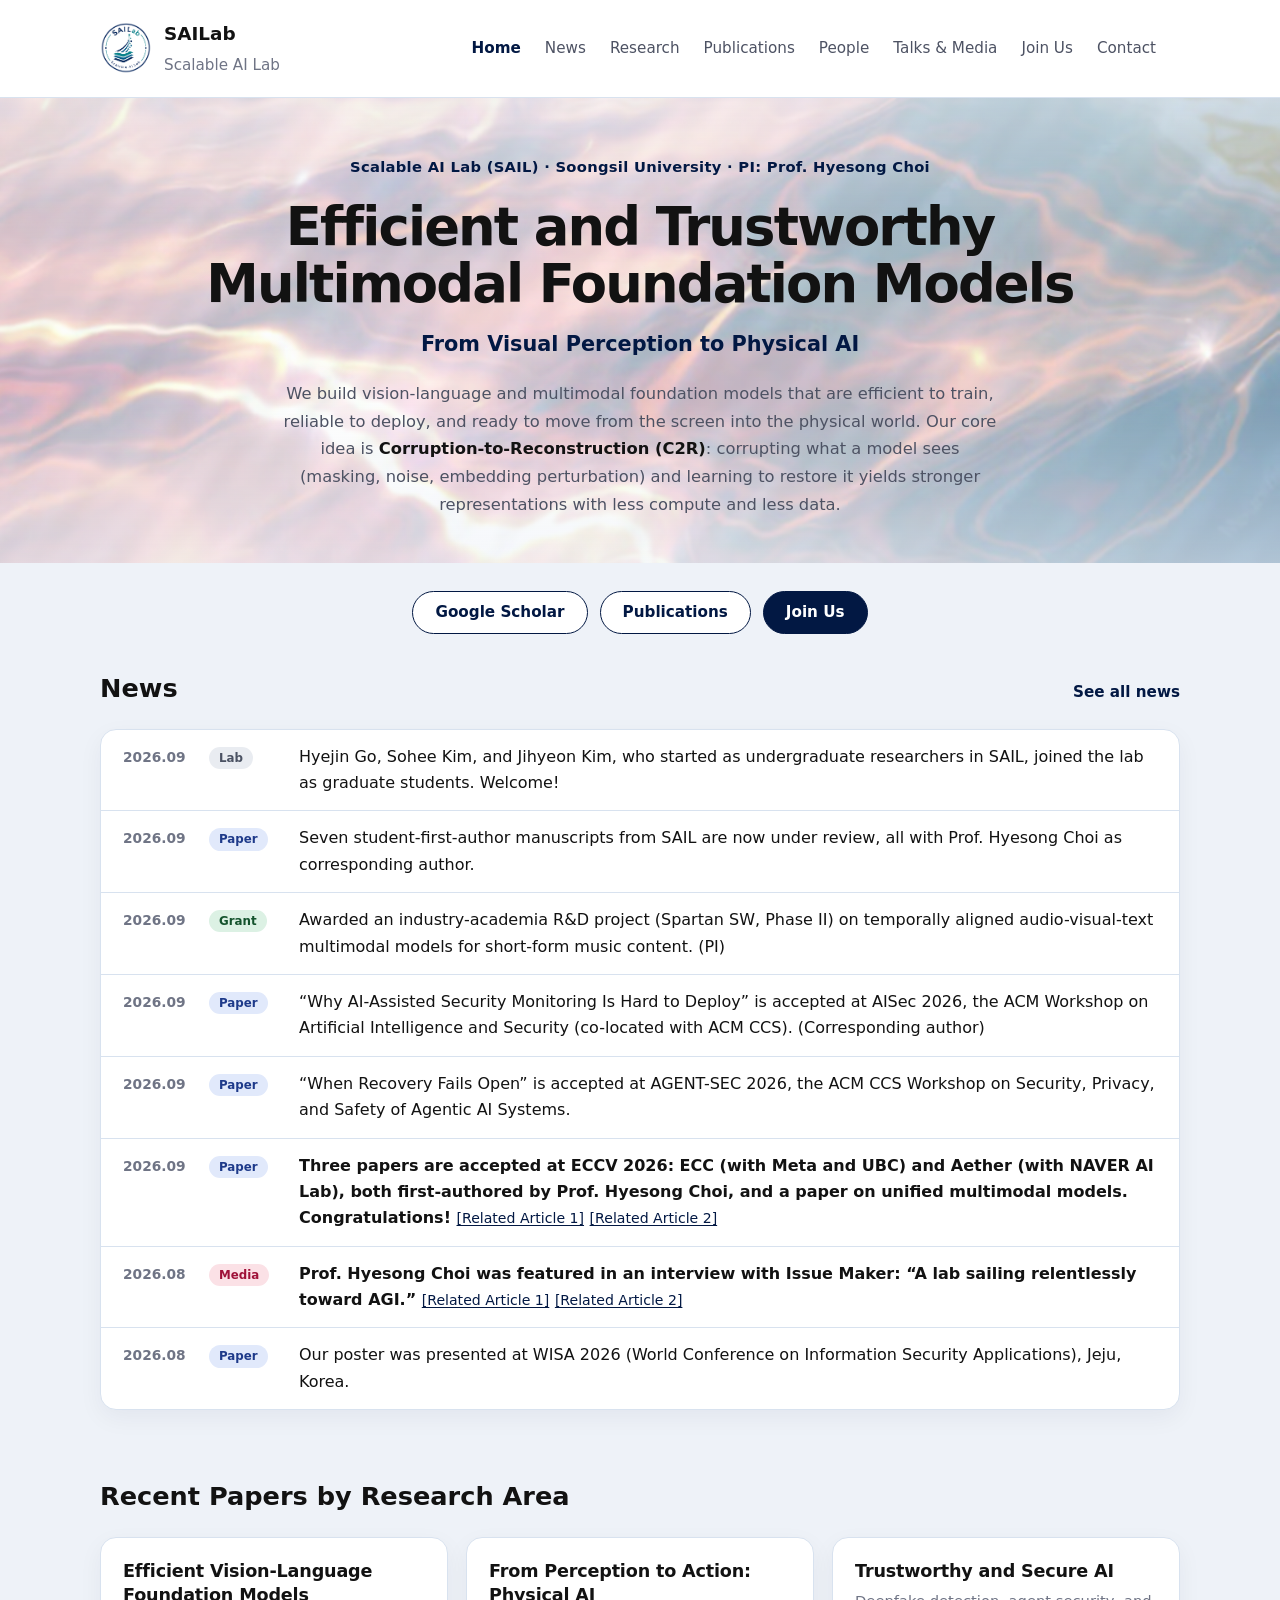
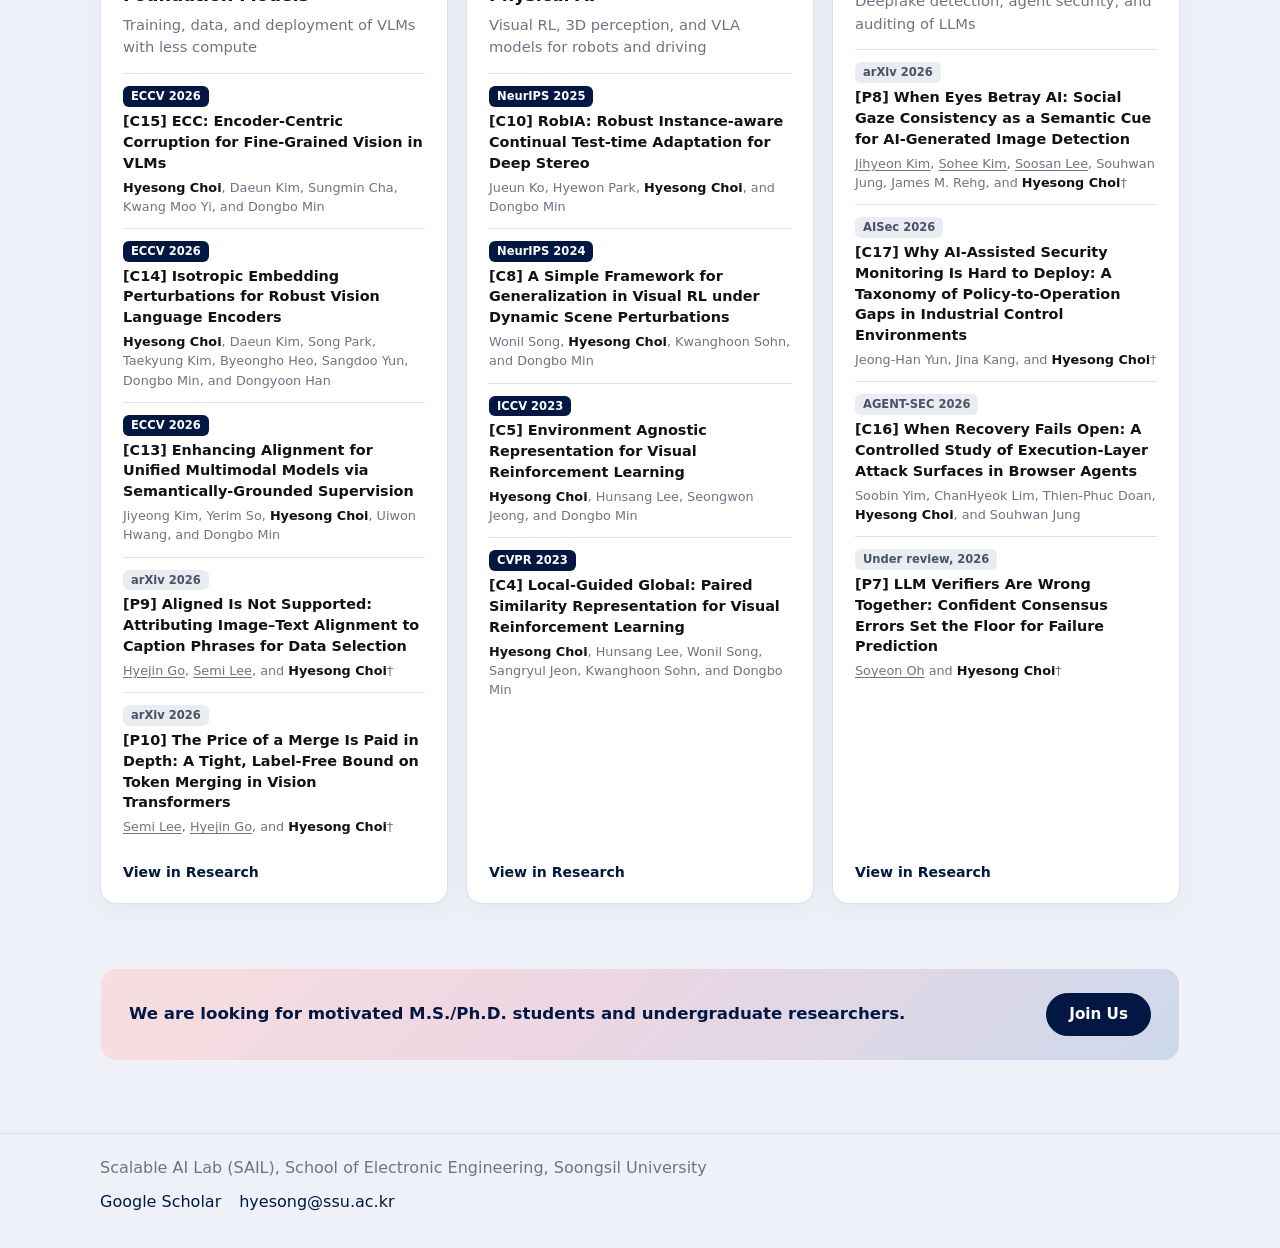
==== commit 4f0e2d59: "Update index.html" ====
--- a/index.html
+++ b/index.html
@@ -82,34 +82,7 @@
       </div>
     </section>
 
-    <!-- 4. Highlights -->
-    <section class="home-section" aria-labelledby="highlights-title">
-      <div class="container">
-        <div class="section-head">
-          <h2 id="highlights-title">Highlights</h2>
-        </div>
-        <div class="highlights">
-          <div class="highlight">
-            <span class="highlight-num">12</span>
-            <span class="highlight-label">papers at CVPR / ICCV / ECCV / NeurIPS</span>
-          </div>
-          <div class="highlight">
-            <span class="highlight-num">3</span>
-            <span class="highlight-label">papers at ECCV 2026 (with Meta, NAVER AI Lab, UBC)</span>
-          </div>
-          <div class="highlight">
-            <span class="highlight-num">7</span>
-            <span class="highlight-label">research grants as PI in the first year</span>
-          </div>
-          <div class="highlight">
-            <span class="highlight-num">7</span>
-            <span class="highlight-label">student-led papers submitted in the lab's first year</span>
-          </div>
-        </div>
-      </div>
-    </section>
-
-    <!-- 5. Join Us -->
+    <!-- 4. Join Us -->
     <section class="home-section home-section--last" aria-label="Join Us">
       <div class="container">
         <div class="join-band">
--- a/style.css
+++ b/style.css
@@ -81,7 +81,8 @@
 
 .nav-link {
   font-size: 0.95rem;
-  color: var(--muted);
+  font-weight: 500;
+  color: #4d5263;
   padding: 6px 0;
   transition: color 0.2s ease, transform 0.2s ease;
 }
@@ -89,6 +90,10 @@
 .nav-link.active,
 .nav-link:hover {
   color: var(--accent);
+}
+
+.nav-link.active {
+  font-weight: 700;
 }
 
 .nav-toggle {
@@ -229,20 +234,6 @@
   margin-top: 20px;
   margin-left: 1.5rem;
 }
-
-/*.interest-card {
-  display: inline-flex;
-  align-items: center;
-  padding: 10px 18px;
-  border: 1px solid var(--border);
-  background: var(--surface);
-  color: var(--text);
-  font-size: 0.9rem;
-  font-weight: 600;
-  letter-spacing: -0.01em;
-  border-radius: 999px;
-  transition: border-color 0.15s ease, color 0.15s ease, background 0.15s ease, transform 0.15s ease;
-}*/
 
 .interest-card {
   display: inline-flex;
@@ -259,12 +250,6 @@
   transition: border-color 0.15s ease, color 0.15s ease, background 0.15s ease, transform 0.15s ease, box-shadow 0.15s ease;
 }
 
-/*.interest-card:hover {
-  border-color: var(--accent);
-  color: var(--accent);
-  transform: translateY(-1px);
-}*/
-
 .interest-card:hover {
   border-color: rgba(255, 255, 255, 0.9);
   color: #021843;
@@ -455,12 +440,6 @@
   color: var(--accent);
   background: rgba(2, 24, 67, 0.06);
 }
-
-/*.interest-card:active {
-  border-color: var(--accent);
-  color: var(--accent);
-  background: rgba(2, 24, 67, 0.06);
-}*/
 
 .interest-card:active {
   border-color: rgba(255, 255, 255, 0.9);
@@ -1021,13 +1000,8 @@
     line-height: 1.7;
   }
 
-  /*.interest-card {
-    font-size: 0.88rem;
-    padding: 9px 14px;
-  }*/
-
     .interest-card {
-    font-size: 0.95rem;          /* 0.88rem → 0.95rem */
+    font-size: 0.95rem;          
     padding: 9px 14px;
   }
 
@@ -1280,8 +1254,7 @@
 }
 
 /* =========================================================
-   SAIL 리뉴얼 스타일 — style.css 다음에 불러옵니다.
-   기존 디자인(색, 카드, 그림자)을 그대로 따릅니다.
+   SAIL 리뉴얼 스타일 
    ========================================================= */
 
 /* ---------- Hero (소개) ---------- */
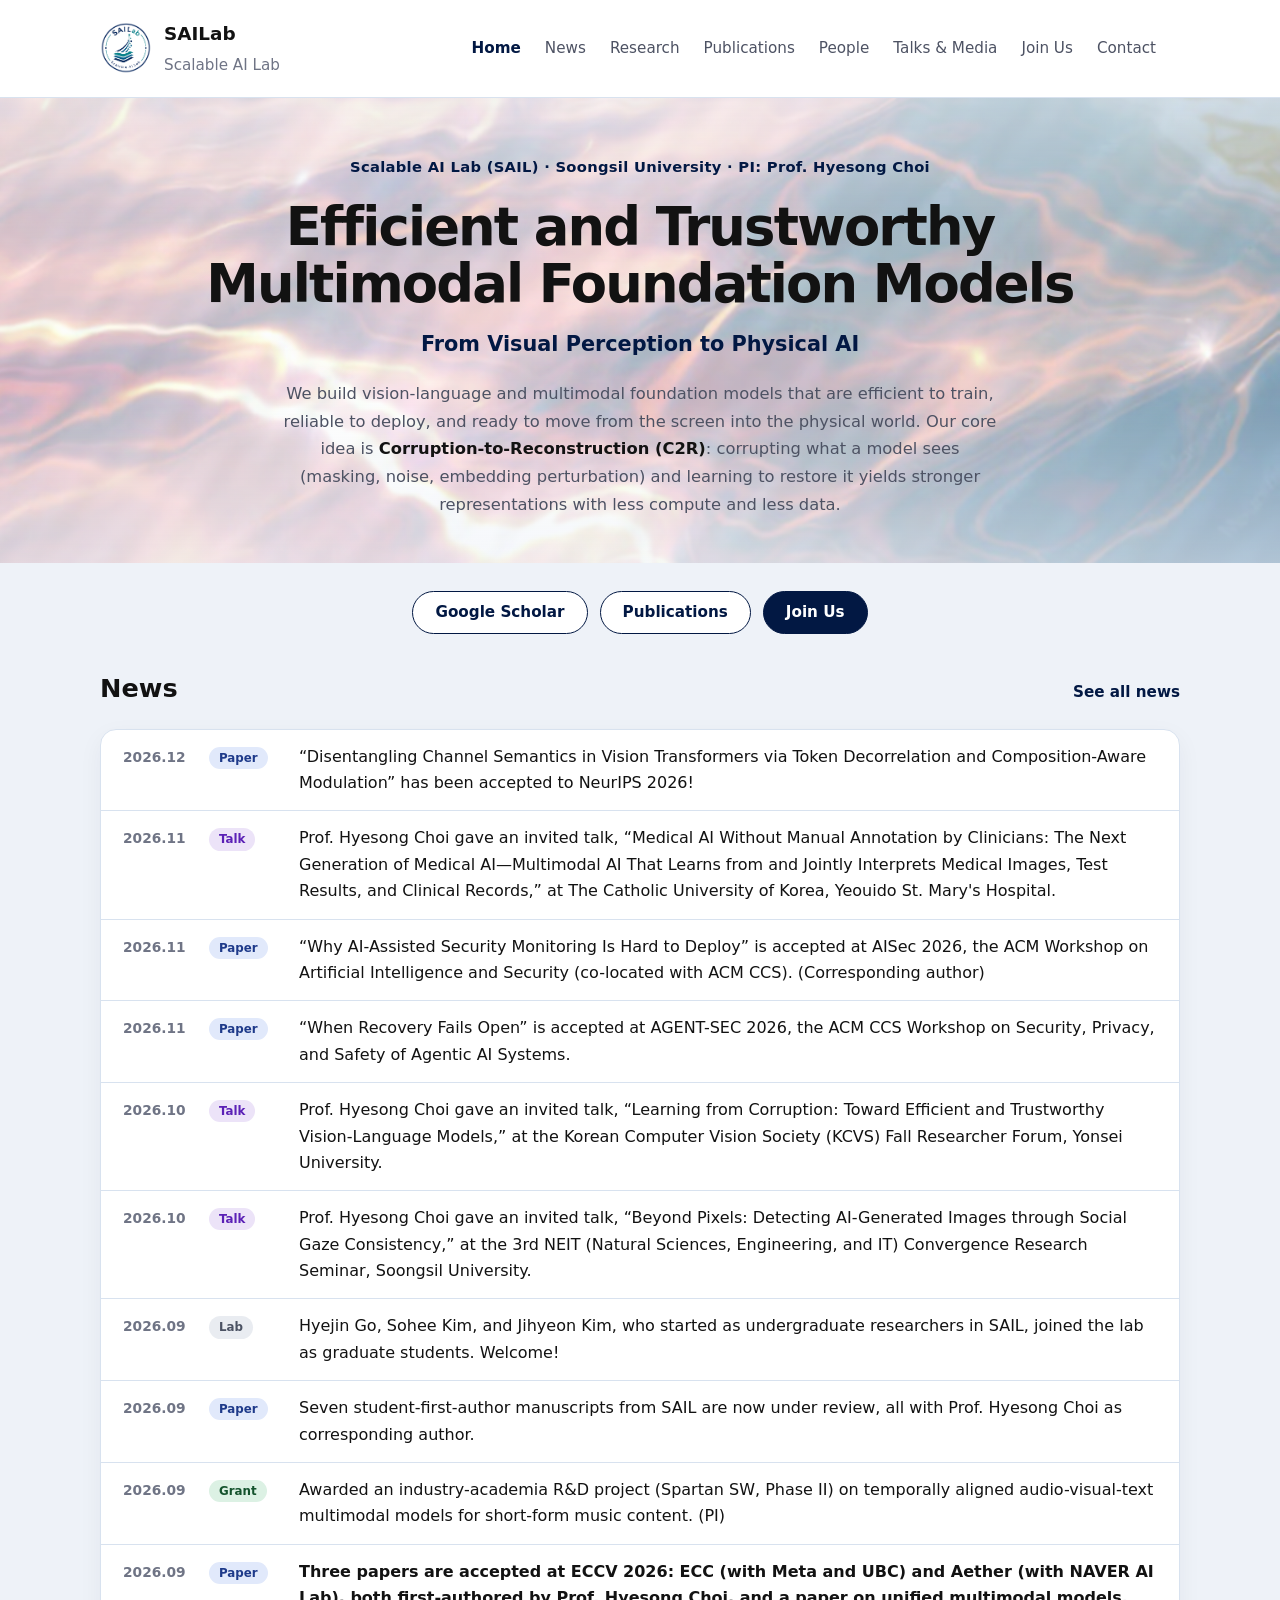
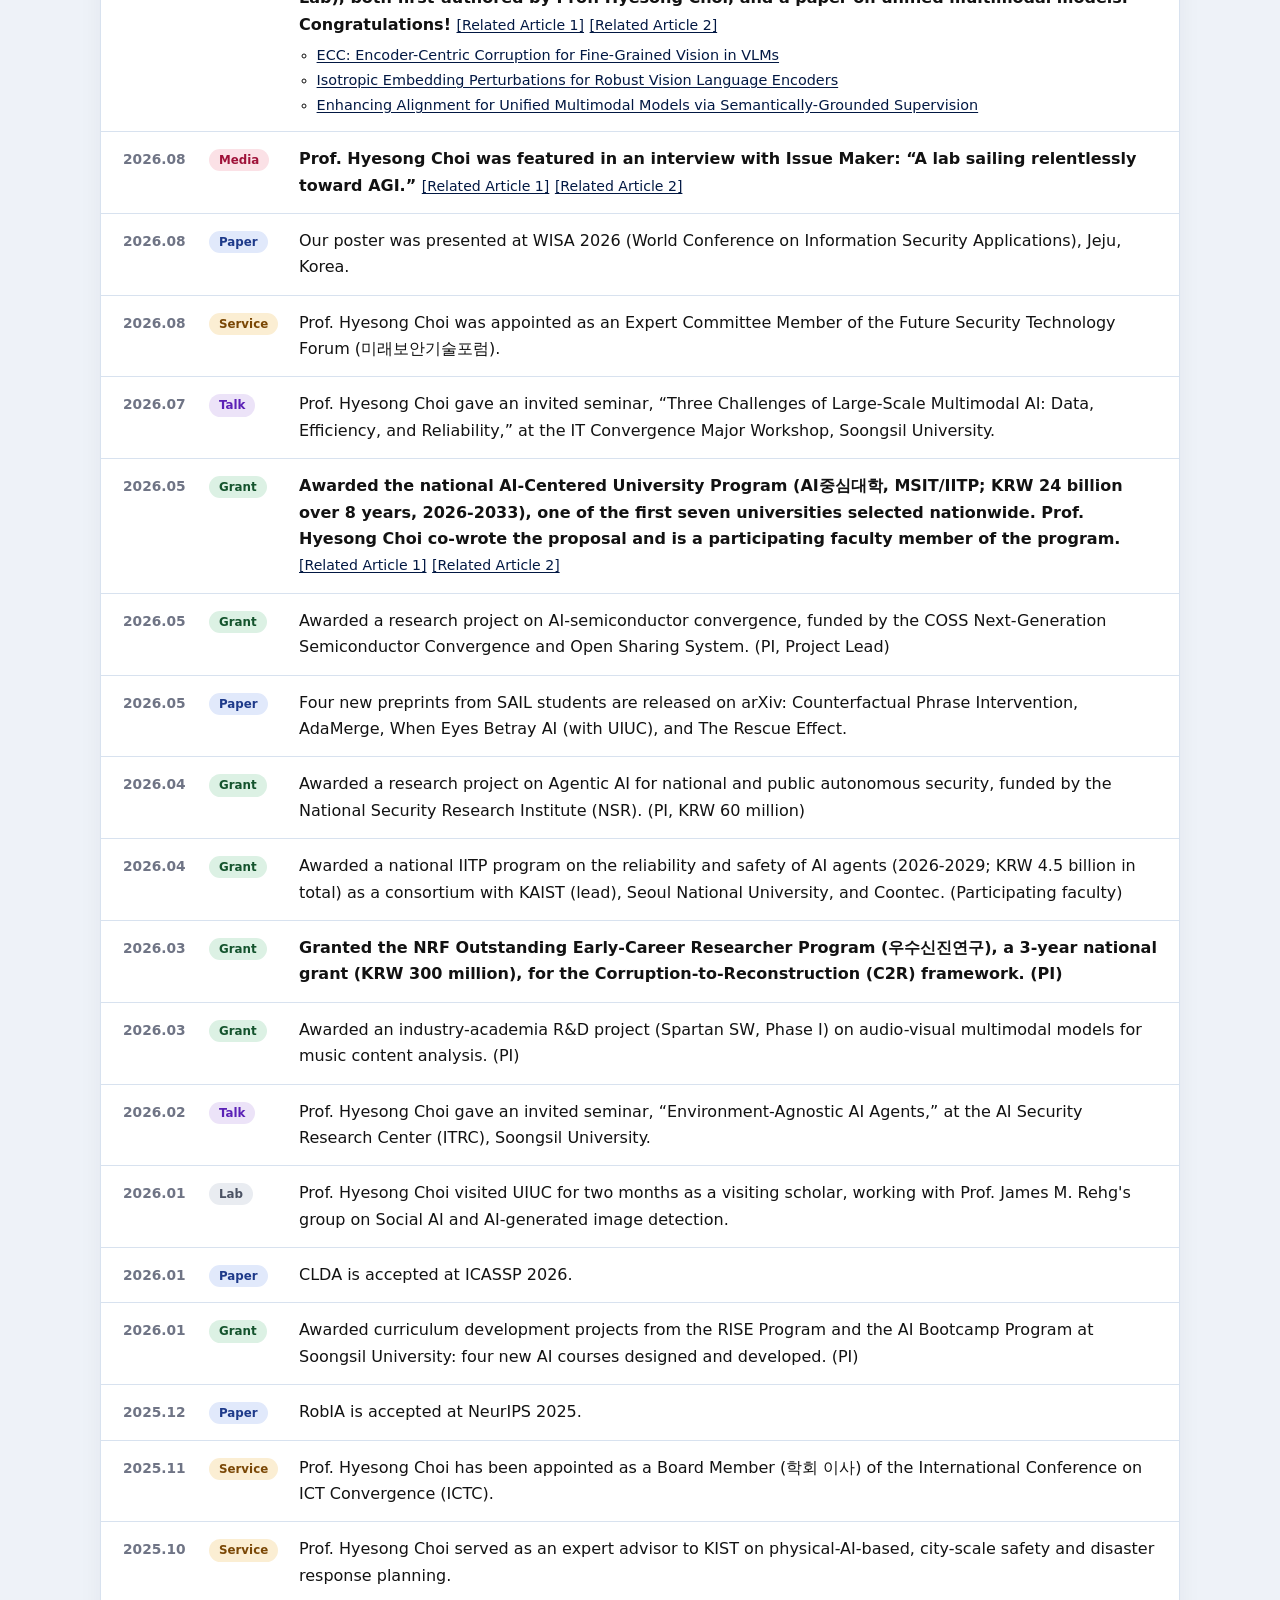
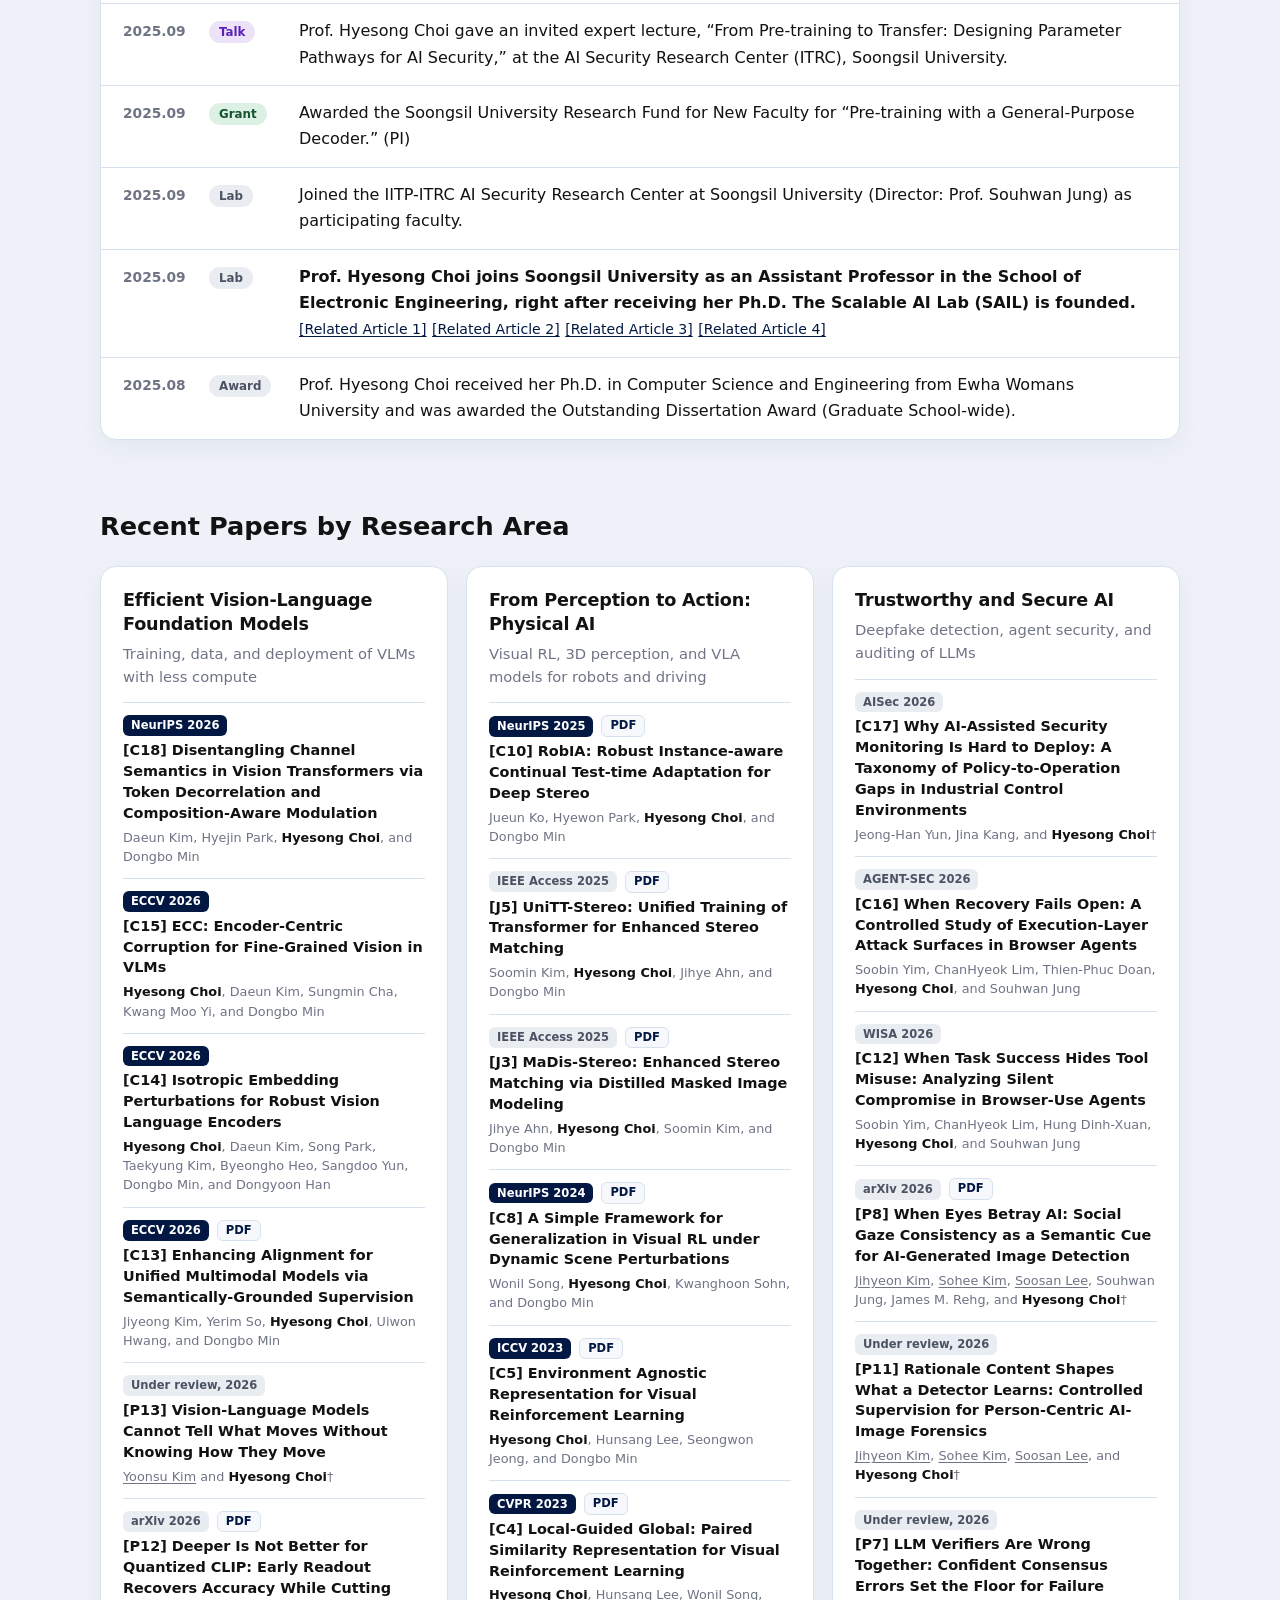
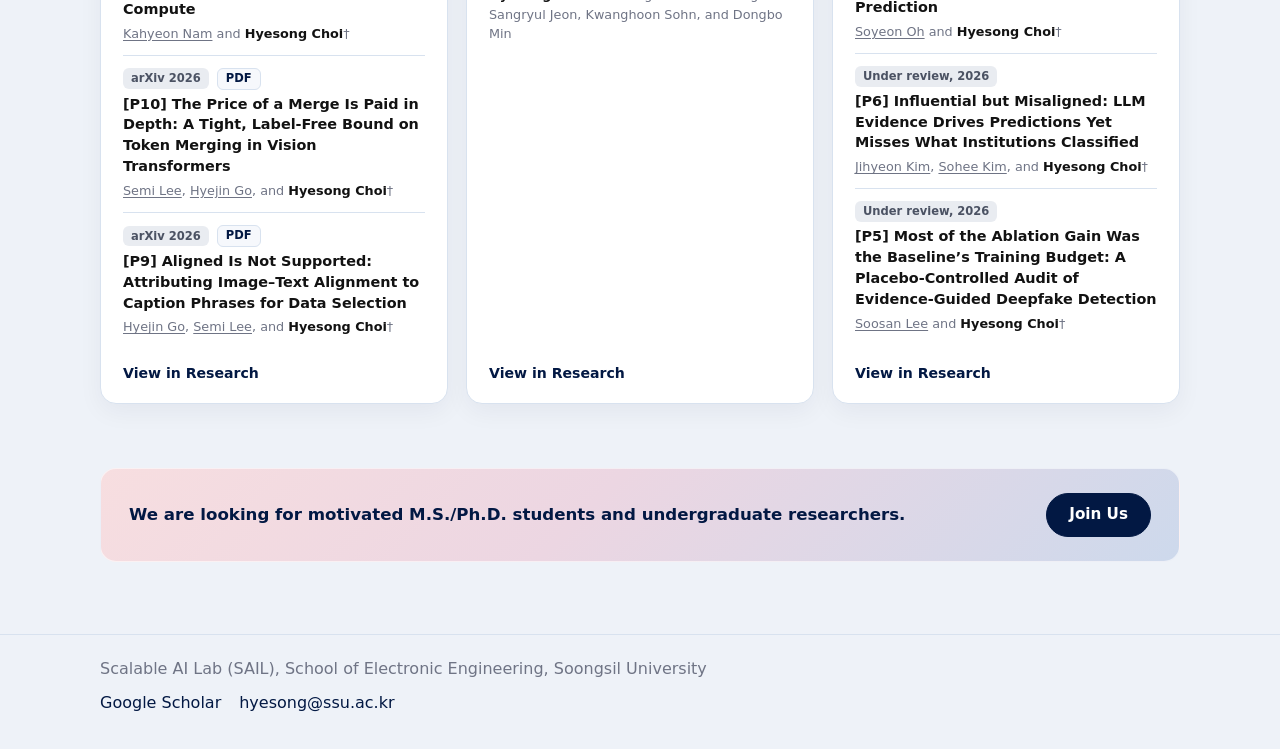
==== commit ce0348ce: "Update index.html" ====
--- a/index.html
+++ b/index.html
@@ -60,7 +60,7 @@
       </div>
     </div>
 
-    <!-- 2. News (최신 8개) -->
+    <!-- 2. News (2025.09 이후 전체) -->
     <section class="home-section home-section--first" aria-labelledby="news-title">
       <div class="container">
         <div class="section-head">
@@ -68,7 +68,7 @@
           <a class="text-link" href="news.html">See all news</a>
         </div>
         <div class="news-upcoming" data-render="upcoming"></div>
-        <ul class="news-feed" data-render="news" data-limit="8"></ul>
+        <ul class="news-feed" data-render="news" data-since="2025.09"></ul>
       </div>
     </section>
 
--- a/style.css
+++ b/style.css
@@ -2370,3 +2370,62 @@
     height: 44px;
   }
 }
+
+/* =========================================================
+   Home 논문 카드 PDF 버튼 + News 논문 제목 목록
+   ========================================================= */
+.area-card:hover { transform: none; }            /* 카드 전체가 링크가 아니므로 */
+.area-card:hover .area-more { text-decoration: none; }
+
+.area-card .area-name a:hover,
+.area-paper-title:hover,
+.area-more:hover { text-decoration: underline; }
+
+.area-paper-top {
+  display: flex;
+  align-items: center;
+  gap: 8px;
+}
+
+.area-pdf {
+  padding: 0 8px;
+  border: 1px solid var(--border);
+  border-radius: 6px;
+  background: #f6f8fc;
+  font-size: 0.72rem;
+  font-weight: 700;
+  line-height: 1.7;
+  color: var(--accent);
+}
+
+.area-pdf:hover {
+  border-color: var(--accent);
+  background: #ffffff;
+}
+
+.area-card a:focus-visible {
+  outline: 2px solid var(--accent);
+  outline-offset: 2px;
+}
+
+.news-row-body { min-width: 0; }
+
+.news-papers {
+  margin: 6px 0 0;
+  padding-left: 1.1rem;
+  font-size: 0.9rem;
+  font-weight: 400;
+  line-height: 1.6;
+}
+
+.news-papers li + li { margin-top: 2px; }
+
+.news-papers a {
+  color: var(--accent);
+  text-decoration: underline;
+  text-underline-offset: 2px;
+}
+
+@media (max-width: 560px) {
+  .news-row-body { grid-column: 1 / -1; }
+}
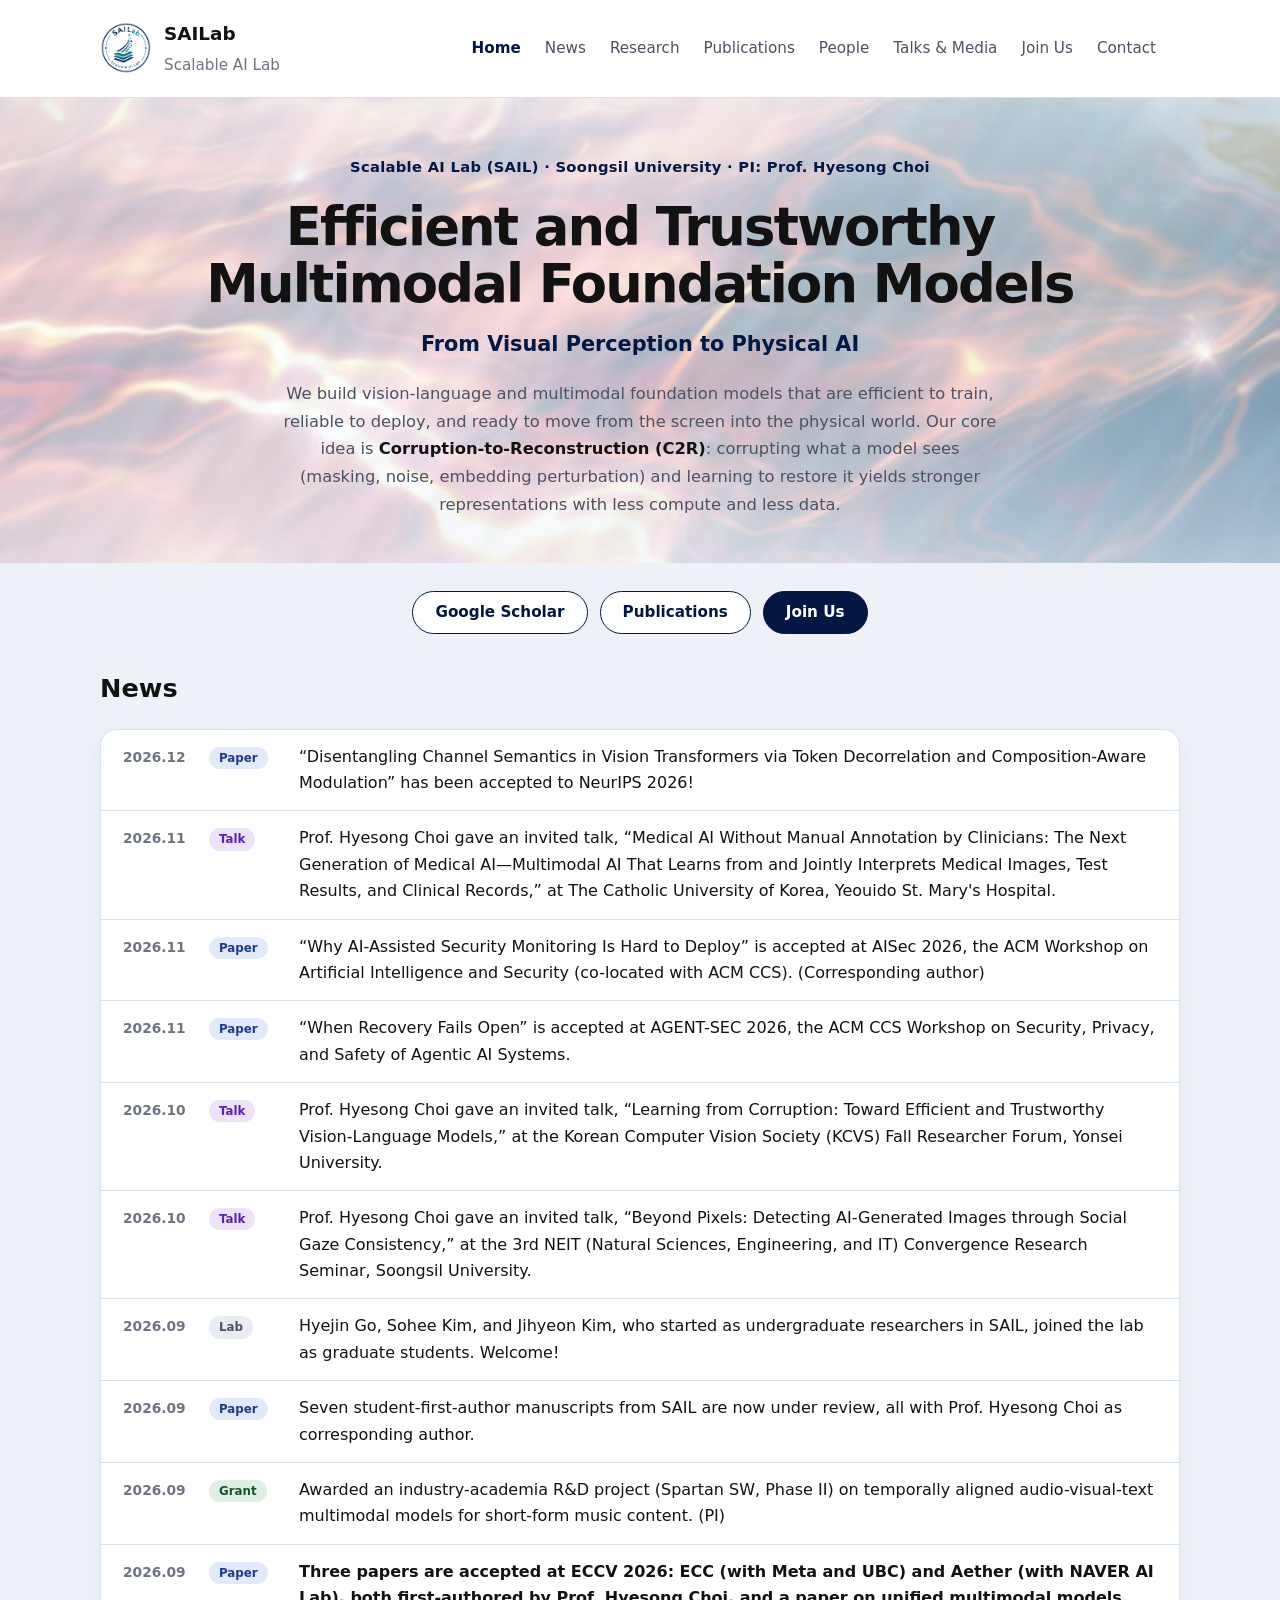
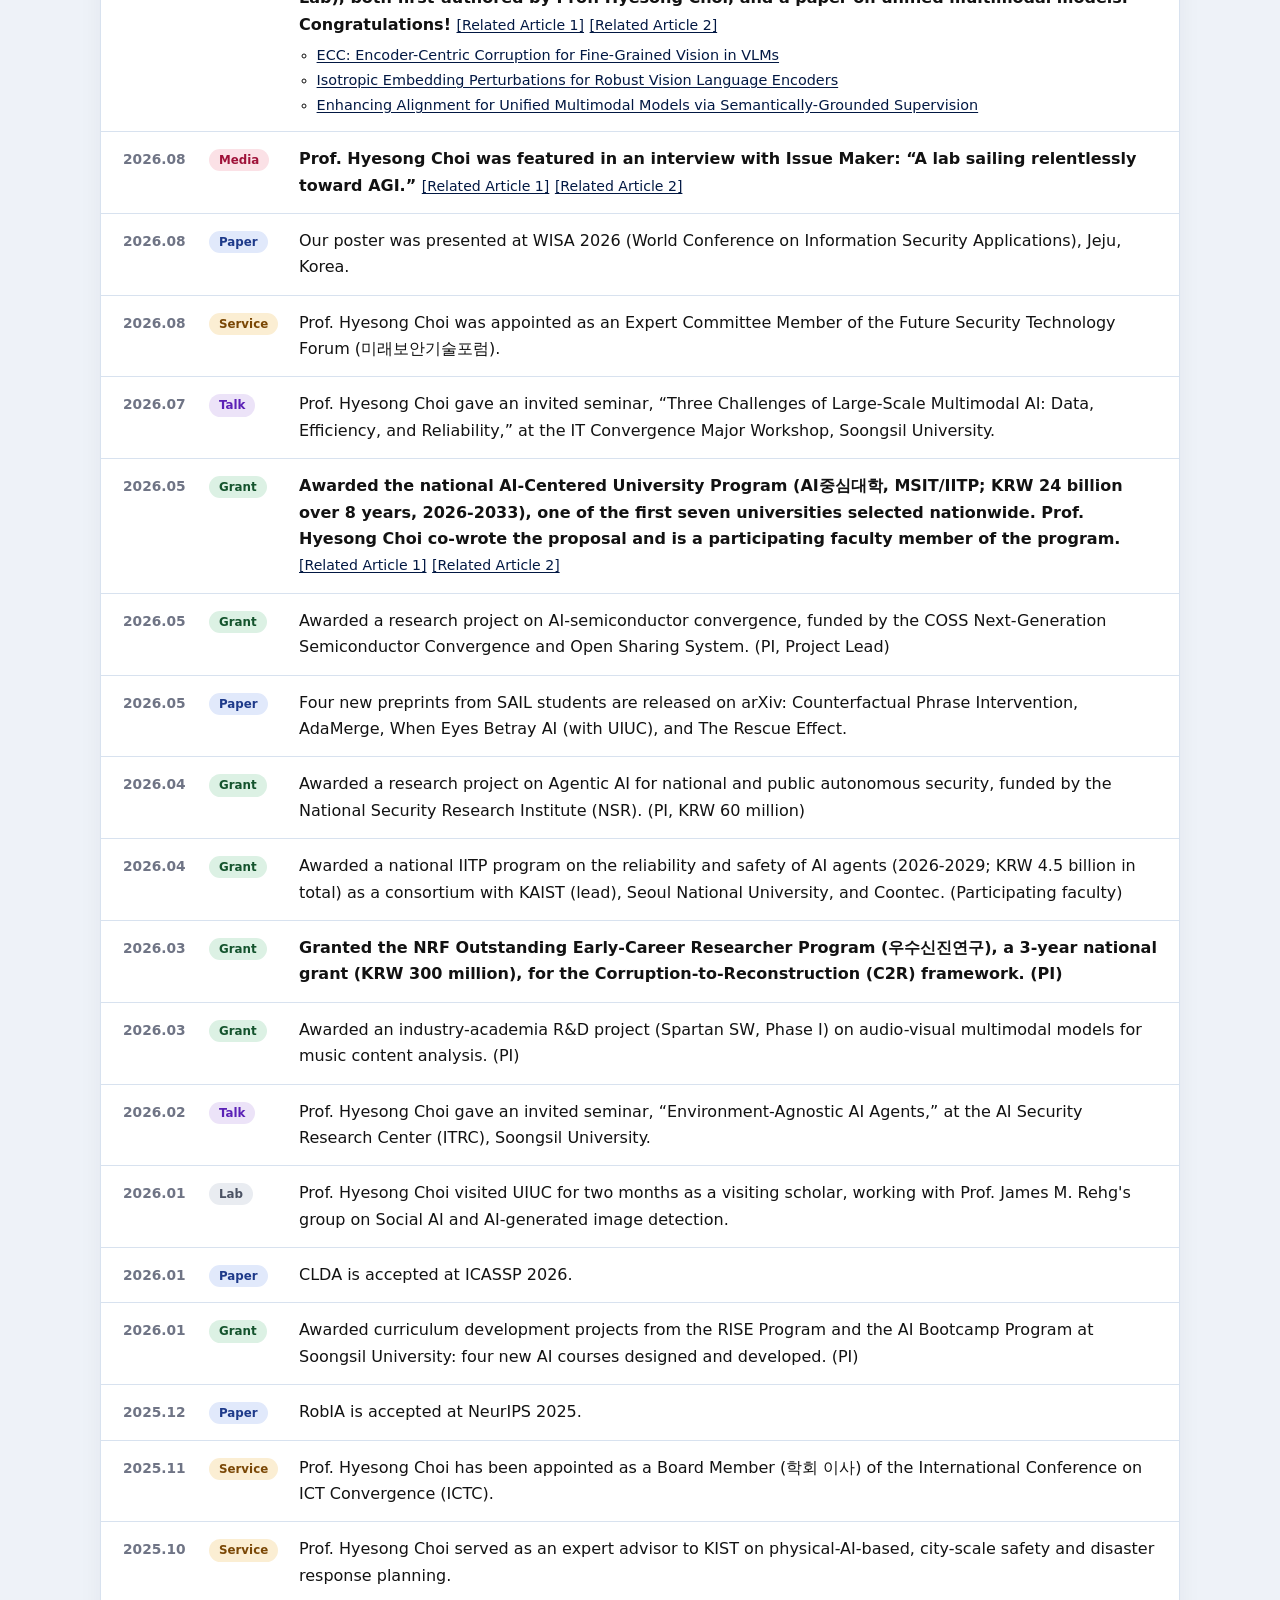
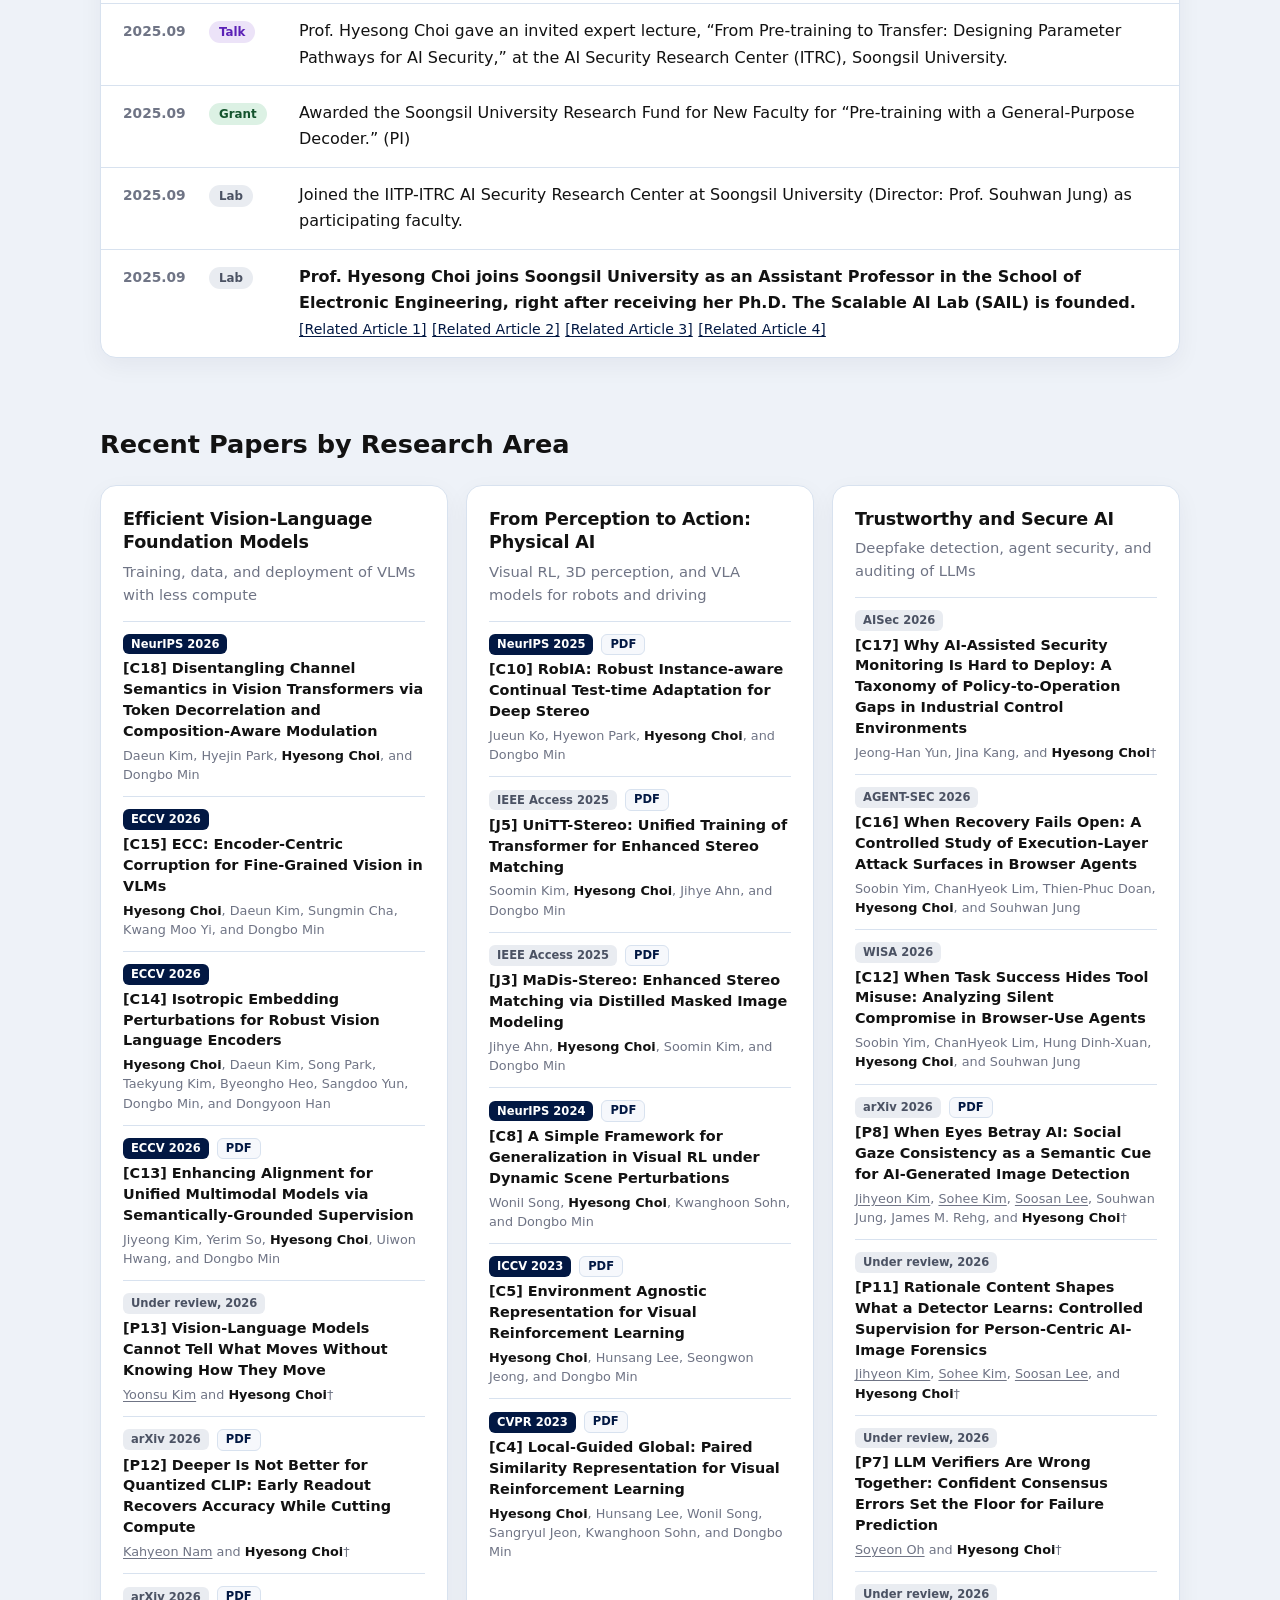
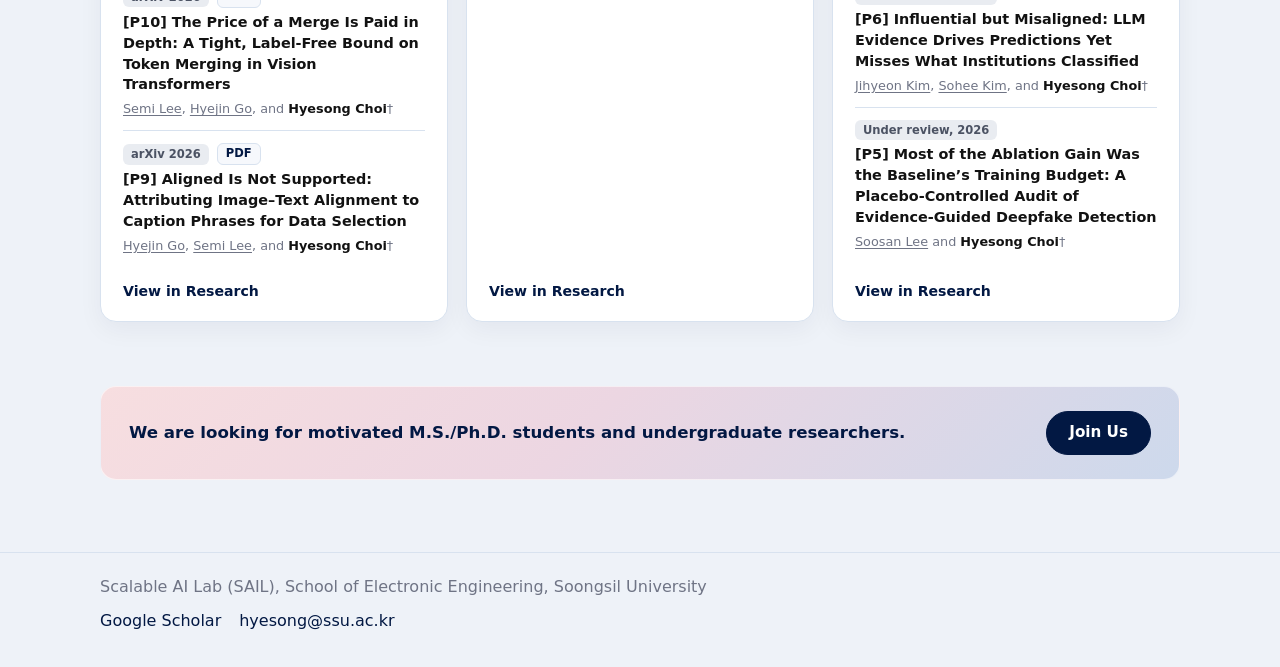
==== commit 701e8409: "Update index.html" ====
--- a/index.html
+++ b/index.html
@@ -65,7 +65,6 @@
       <div class="container">
         <div class="section-head">
           <h2 id="news-title">News</h2>
-          <a class="text-link" href="news.html">See all news</a>
         </div>
         <div class="news-upcoming" data-render="upcoming"></div>
         <ul class="news-feed" data-render="news" data-since="2025.09"></ul>
